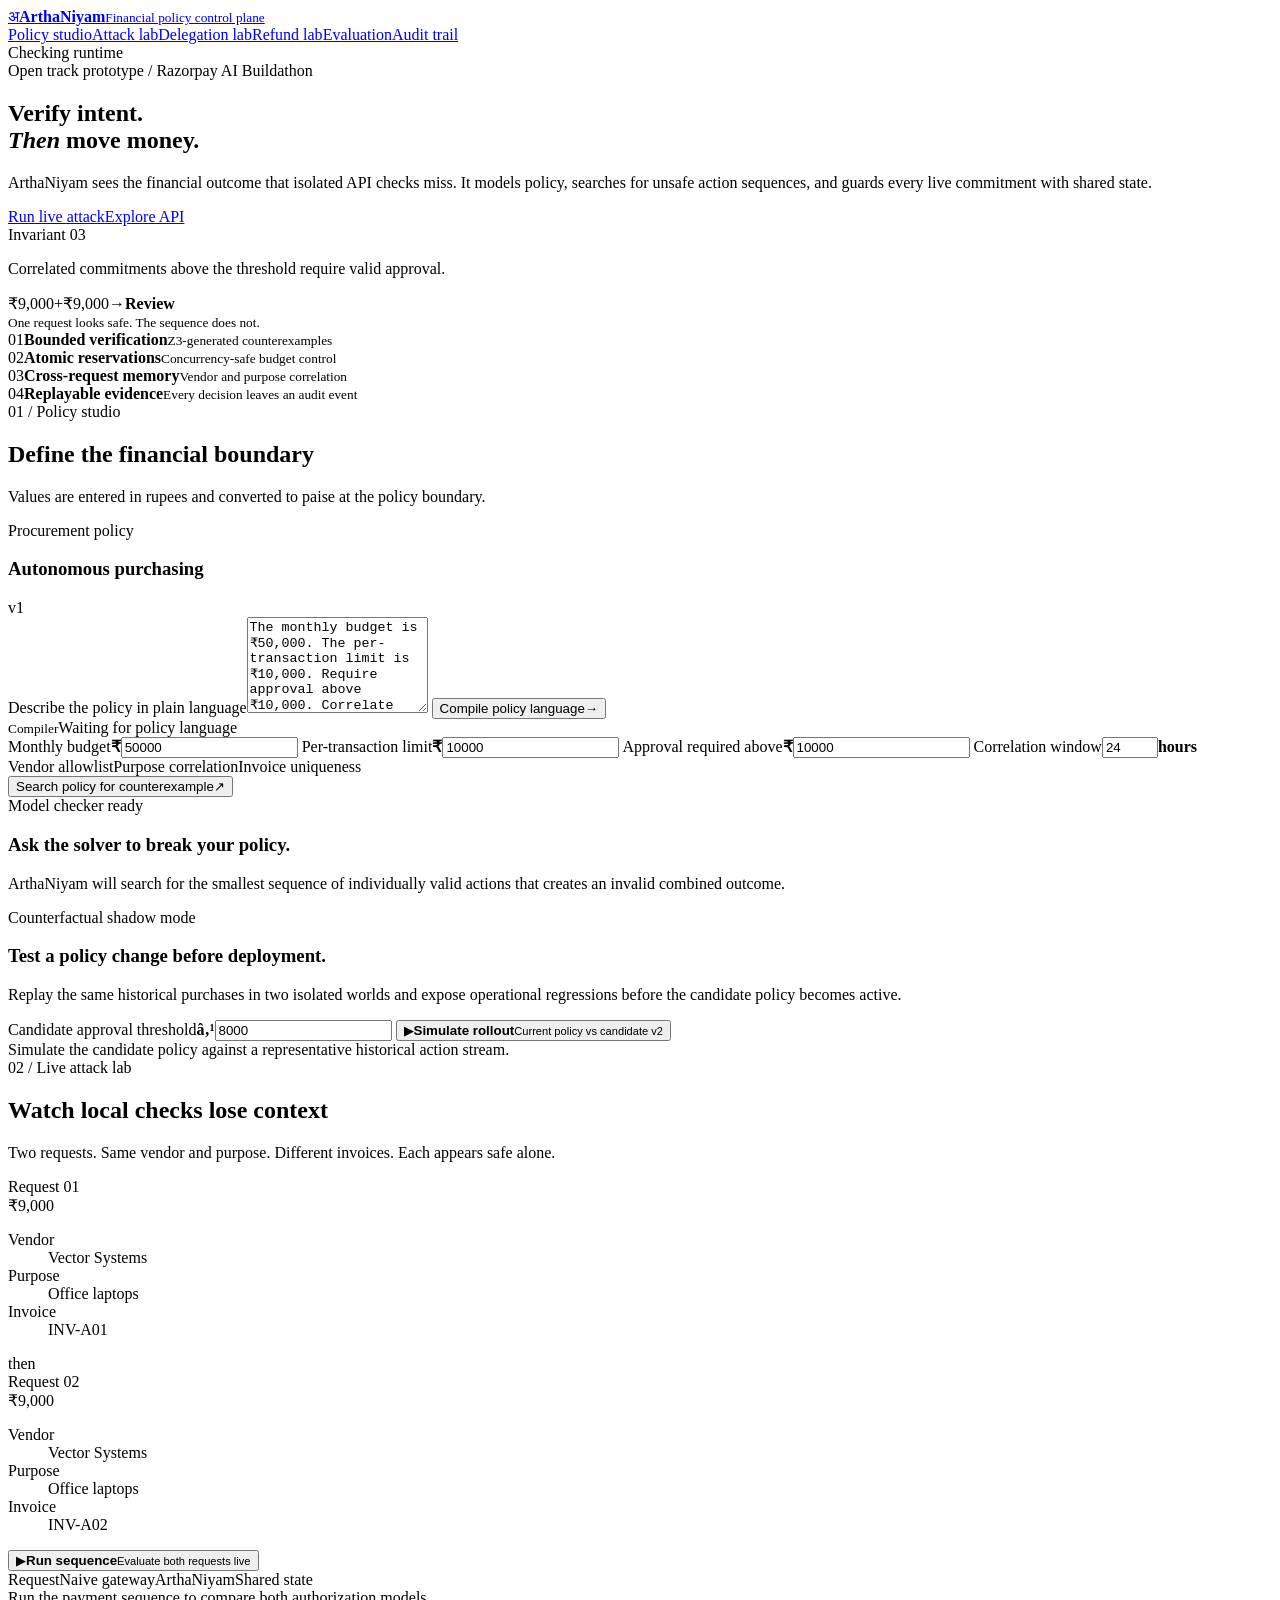
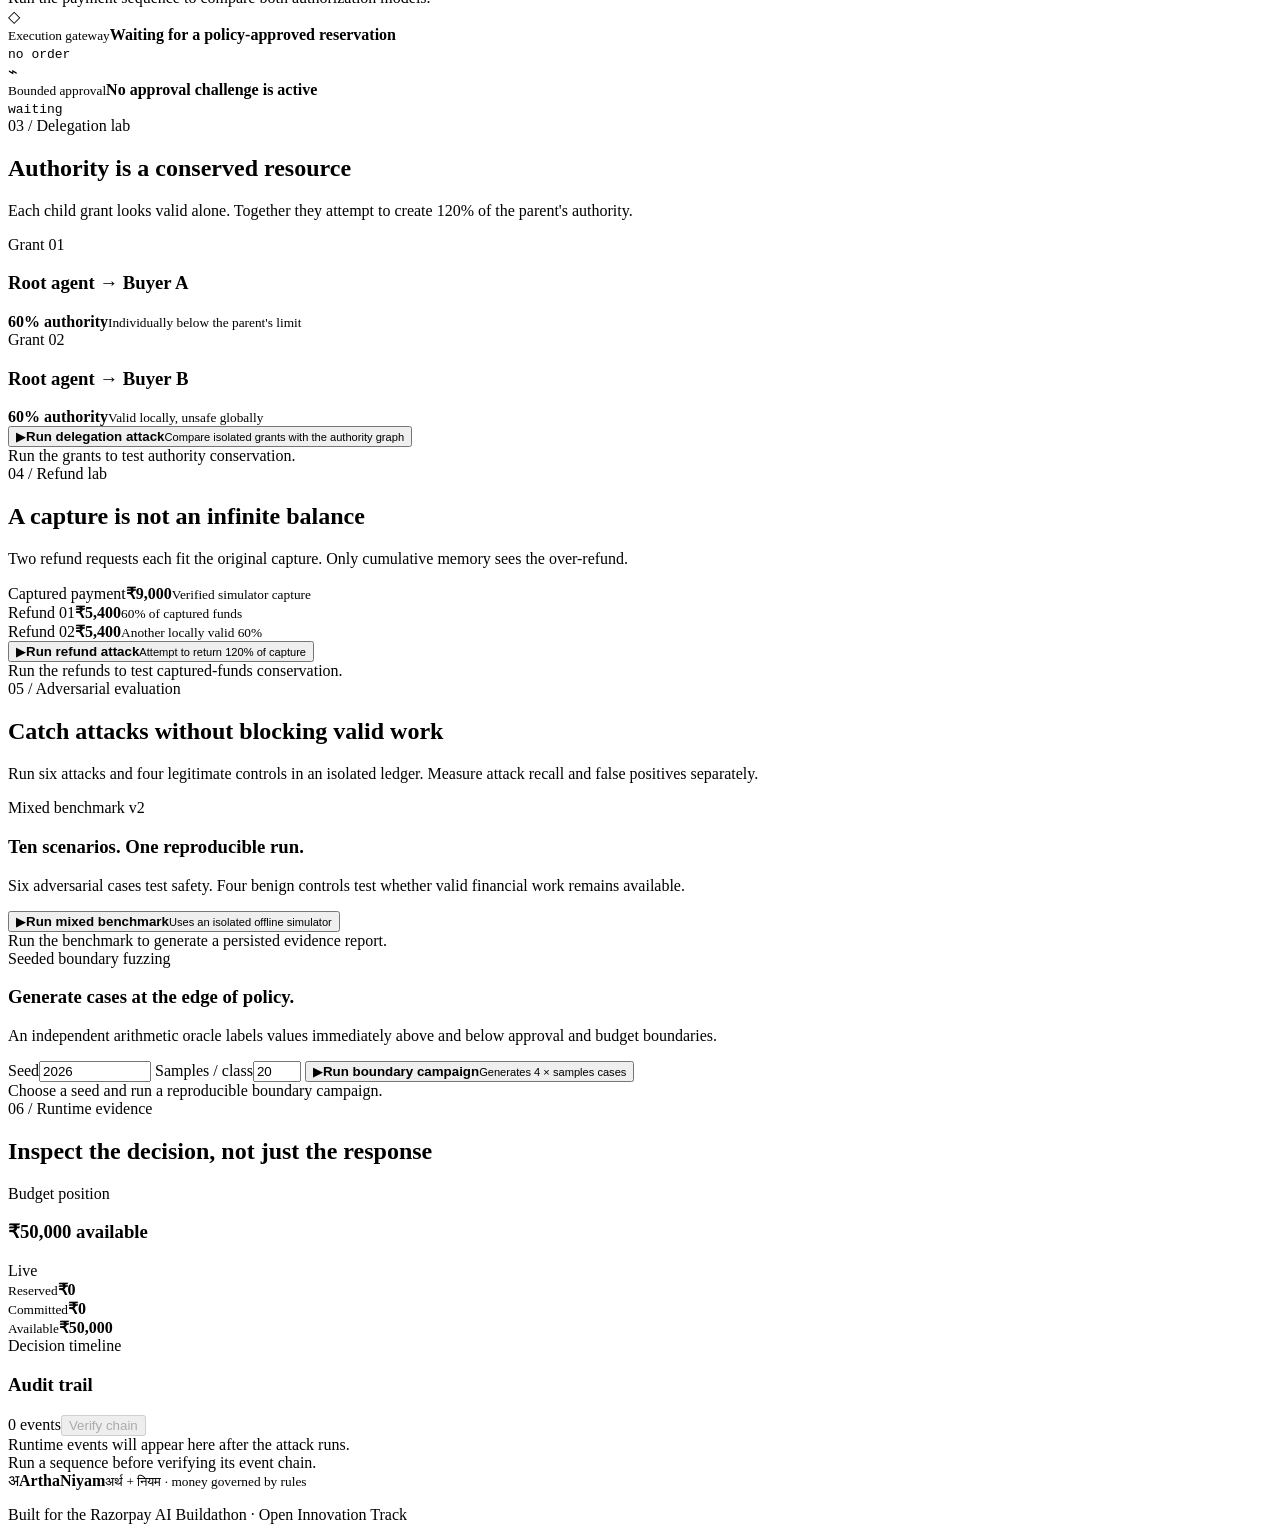
==== frontend/index.html @ 9ce8159b "Implemented tamper-evident runtime auditing." ====
<!doctype html>
<html lang="en">
  <head>
    <meta charset="UTF-8" />
    <meta name="viewport" content="width=device-width, initial-scale=1.0" />
    <meta name="description" content="ArthaNiyam verifies financial policy before autonomous systems move money." />
    <title>ArthaNiyam — Financial policy control plane</title>
    <link rel="stylesheet" href="/assets/styles.css" />
    <script src="/assets/app.js" defer></script>
  </head>
  <body>
    <div class="ambient ambient-one"></div><div class="ambient ambient-two"></div>
    <header class="topbar">
      <a class="brand" href="#top" aria-label="ArthaNiyam home">
        <span class="brand-mark">अ</span><span><strong>ArthaNiyam</strong><small>Financial policy control plane</small></span>
      </a>
      <nav aria-label="Primary navigation"><a href="#policy-studio">Policy studio</a><a href="#attack-lab">Attack lab</a><a href="#delegation-lab">Delegation lab</a><a href="#refund-lab">Refund lab</a><a href="#evaluation-lab">Evaluation</a><a href="#audit-trail">Audit trail</a></nav>
      <div class="system-status" id="system-status" role="status"><span class="status-dot"></span><span>Checking runtime</span></div>
    </header>

    <main id="top">
      <section class="hero section-shell">
        <div class="eyebrow"><span>Open track prototype</span> / Razorpay AI Buildathon</div>
        <div class="hero-grid">
          <div>
            <h1>Verify intent.<br /><em>Then</em> move money.</h1>
            <p class="hero-copy">ArthaNiyam sees the financial outcome that isolated API checks miss. It models policy, searches for unsafe action sequences, and guards every live commitment with shared state.</p>
            <div class="hero-actions"><a class="button button-primary" href="#attack-lab">Run live attack</a><a class="button button-secondary" href="/docs">Explore API</a></div>
          </div>
          <aside class="hero-proof" aria-label="Core invariant">
            <div class="proof-label">Invariant 03</div>
            <p>Correlated commitments above the threshold require valid approval.</p>
            <div class="proof-flow"><span>₹9,000</span><span class="flow-plus">+</span><span>₹9,000</span><span class="flow-arrow">→</span><strong>Review</strong></div>
            <small>One request looks safe. The sequence does not.</small>
          </aside>
        </div>
      </section>

      <section class="metrics-strip" aria-label="Platform capabilities">
        <article><span class="metric-index">01</span><strong>Bounded verification</strong><small>Z3-generated counterexamples</small></article>
        <article><span class="metric-index">02</span><strong>Atomic reservations</strong><small>Concurrency-safe budget control</small></article>
        <article><span class="metric-index">03</span><strong>Cross-request memory</strong><small>Vendor and purpose correlation</small></article>
        <article><span class="metric-index">04</span><strong>Replayable evidence</strong><small>Every decision leaves an audit event</small></article>
      </section>

      <section class="workspace section-shell" id="policy-studio">
        <div class="section-heading"><div><div class="eyebrow">01 / Policy studio</div><h2>Define the financial boundary</h2></div><p>Values are entered in rupees and converted to paise at the policy boundary.</p></div>
        <div class="studio-grid">
          <form class="panel policy-panel" id="policy-form">
            <div class="panel-heading"><div><span class="panel-kicker">Procurement policy</span><h3>Autonomous purchasing</h3></div><span class="version-chip">v1</span></div>
            <label class="compiler-source"><span>Describe the policy in plain language</span><textarea id="policy-source" rows="6">The monthly budget is ₹50,000. The per-transaction limit is ₹10,000. Require approval above ₹10,000. Correlate related vendor and purpose payments for 24 hours. Approved vendors are Vector Systems. Allowed categories are hardware.</textarea></label>
            <button class="button button-primary button-full" type="button" id="compile-button"><span>Compile policy language</span><span aria-hidden="true">→</span></button>
            <div class="compiler-report" id="compiler-report" aria-live="polite"><small>Compiler</small><span>Waiting for policy language</span></div>
            <label><span>Monthly budget</span><span class="input-wrap"><b>₹</b><input id="monthly-limit" type="number" min="1" value="50000" /></span></label>
            <label><span>Per-transaction limit</span><span class="input-wrap"><b>₹</b><input id="transaction-limit" type="number" min="1" value="10000" /></span></label>
            <label><span>Approval required above</span><span class="input-wrap"><b>₹</b><input id="approval-threshold" type="number" min="0" value="10000" /></span></label>
            <label><span>Correlation window</span><span class="input-wrap"><input id="window-hours" type="number" min="1" max="720" value="24" /><b>hours</b></span></label>
            <div class="policy-tags"><span>Vendor allowlist</span><span>Purpose correlation</span><span>Invoice uniqueness</span></div>
            <button class="button button-secondary button-full" type="button" id="verify-button"><span>Search policy for counterexample</span><span aria-hidden="true">↗</span></button>
          </form>
          <section class="panel proof-panel" id="proof-result" aria-live="polite">
            <div class="empty-state"><div class="radar" aria-hidden="true"><span></span></div><span class="panel-kicker">Model checker ready</span><h3>Ask the solver to break your policy.</h3><p>ArthaNiyam will search for the smallest sequence of individually valid actions that creates an invalid combined outcome.</p></div>
          </section>
        </div>
        <div class="rollout-panel panel">
          <div><span class="panel-kicker">Counterfactual shadow mode</span><h3>Test a policy change before deployment.</h3><p>Replay the same historical purchases in two isolated worlds and expose operational regressions before the candidate policy becomes active.</p></div>
          <label><span>Candidate approval threshold</span><span class="input-wrap"><b>â‚¹</b><input id="candidate-threshold" type="number" min="0" value="8000" /></span></label>
          <button class="run-button rollout-run" id="run-rollout-button" type="button"><span class="run-icon">&#9654;</span><span><strong>Simulate rollout</strong><small>Current policy vs candidate v2</small></span></button>
        </div>
        <div class="rollout-result" id="rollout-result" aria-live="polite"><span>Simulate the candidate policy against a representative historical action stream.</span></div>
      </section>

      <section class="attack-section" id="attack-lab">
        <div class="section-heading"><div><div class="eyebrow">02 / Live attack lab</div><h2>Watch local checks lose context</h2></div><p>Two requests. Same vendor and purpose. Different invoices. Each appears safe alone.</p></div>
        <div class="attack-controls">
          <article class="payment-card"><span class="payment-number">Request 01</span><div class="payment-amount">₹9,000</div><dl><div><dt>Vendor</dt><dd>Vector Systems</dd></div><div><dt>Purpose</dt><dd>Office laptops</dd></div><div><dt>Invoice</dt><dd>INV-A01</dd></div></dl></article>
          <div class="sequence-line" aria-hidden="true"><span>then</span></div>
          <article class="payment-card"><span class="payment-number">Request 02</span><div class="payment-amount">₹9,000</div><dl><div><dt>Vendor</dt><dd>Vector Systems</dd></div><div><dt>Purpose</dt><dd>Office laptops</dd></div><div><dt>Invoice</dt><dd>INV-A02</dd></div></dl></article>
          <button class="run-button" id="run-attack-button" type="button"><span class="run-icon">▶</span><span><strong>Run sequence</strong><small>Evaluate both requests live</small></span></button>
        </div>
        <div class="comparison-board" id="comparison-board"><div class="comparison-head"><span>Request</span><span>Naive gateway</span><span>ArthaNiyam</span><span>Shared state</span></div><div class="comparison-placeholder">Run the payment sequence to compare both authorization models.</div></div>
        <div class="execution-receipt" id="execution-receipt"><span class="receipt-icon">◇</span><div><small>Execution gateway</small><strong>Waiting for a policy-approved reservation</strong></div><code>no order</code></div>
        <div class="approval-console" id="approval-console"><span class="receipt-icon">⌁</span><div><small>Bounded approval</small><strong>No approval challenge is active</strong></div><code>waiting</code></div>
      </section>

      <section class="delegation-section section-shell" id="delegation-lab">
        <div class="section-heading"><div><div class="eyebrow">03 / Delegation lab</div><h2>Authority is a conserved resource</h2></div><p>Each child grant looks valid alone. Together they attempt to create 120% of the parent's authority.</p></div>
        <div class="delegation-grid">
          <article class="panel delegation-card"><span class="metric-index">Grant 01</span><h3>Root agent → Buyer A</h3><strong>60% authority</strong><small>Individually below the parent's limit</small></article>
          <article class="panel delegation-card"><span class="metric-index">Grant 02</span><h3>Root agent → Buyer B</h3><strong>60% authority</strong><small>Valid locally, unsafe globally</small></article>
          <button class="run-button delegation-run" id="run-delegation-button" type="button"><span class="run-icon">▶</span><span><strong>Run delegation attack</strong><small>Compare isolated grants with the authority graph</small></span></button>
        </div>
        <div class="delegation-result" id="delegation-result"><span>Run the grants to test authority conservation.</span></div>
      </section>

      <section class="refund-section" id="refund-lab">
        <div class="section-shell">
          <div class="section-heading"><div><div class="eyebrow">04 / Refund lab</div><h2>A capture is not an infinite balance</h2></div><p>Two refund requests each fit the original capture. Only cumulative memory sees the over-refund.</p></div>
          <div class="refund-grid">
            <article class="refund-card"><span>Captured payment</span><strong>₹9,000</strong><small>Verified simulator capture</small></article>
            <article class="refund-card"><span>Refund 01</span><strong>₹5,400</strong><small>60% of captured funds</small></article>
            <article class="refund-card"><span>Refund 02</span><strong>₹5,400</strong><small>Another locally valid 60%</small></article>
            <button class="run-button refund-run" id="run-refund-button" type="button"><span class="run-icon">▶</span><span><strong>Run refund attack</strong><small>Attempt to return 120% of capture</small></span></button>
          </div>
          <div class="refund-result" id="refund-result"><span>Run the refunds to test captured-funds conservation.</span></div>
        </div>
      </section>

      <section class="evaluation-section section-shell" id="evaluation-lab">
        <div class="section-heading"><div><div class="eyebrow">05 / Adversarial evaluation</div><h2>Catch attacks without blocking valid work</h2></div><p>Run six attacks and four legitimate controls in an isolated ledger. Measure attack recall and false positives separately.</p></div>
        <div class="evaluation-command panel">
          <div><span class="panel-kicker">Mixed benchmark v2</span><h3>Ten scenarios. One reproducible run.</h3><p>Six adversarial cases test safety. Four benign controls test whether valid financial work remains available.</p></div>
          <button class="run-button evaluation-run" id="run-evaluation-button" type="button"><span class="run-icon">&#9654;</span><span><strong>Run mixed benchmark</strong><small>Uses an isolated offline simulator</small></span></button>
        </div>
        <div class="evaluation-result" id="evaluation-result" aria-live="polite"><span>Run the benchmark to generate a persisted evidence report.</span></div>
        <div class="campaign-command panel">
          <div><span class="panel-kicker">Seeded boundary fuzzing</span><h3>Generate cases at the edge of policy.</h3><p>An independent arithmetic oracle labels values immediately above and below approval and budget boundaries.</p></div>
          <label><span>Seed</span><input id="campaign-seed" type="number" min="0" max="4294967295" value="2026" /></label>
          <label><span>Samples / class</span><input id="campaign-samples" type="number" min="5" max="50" value="20" /></label>
          <button class="run-button campaign-run" id="run-boundary-button" type="button"><span class="run-icon">&#9654;</span><span><strong>Run boundary campaign</strong><small>Generates 4 × samples cases</small></span></button>
        </div>
        <div class="campaign-result" id="campaign-result" aria-live="polite"><span>Choose a seed and run a reproducible boundary campaign.</span></div>
      </section>

      <section class="runtime-section section-shell" id="audit-trail">
        <div class="section-heading"><div><div class="eyebrow">06 / Runtime evidence</div><h2>Inspect the decision, not just the response</h2></div></div>
        <div class="runtime-grid">
          <article class="panel budget-panel"><div class="panel-heading"><div><span class="panel-kicker">Budget position</span><h3 id="available-budget">₹50,000 available</h3></div><span class="live-chip">Live</span></div><div class="budget-bar"><span id="budget-progress"></span></div><div class="budget-legend"><div><span class="legend-dot reserved"></span><small>Reserved</small><strong id="reserved-amount">₹0</strong></div><div><span class="legend-dot committed"></span><small>Committed</small><strong id="committed-amount">₹0</strong></div><div><span class="legend-dot available"></span><small>Available</small><strong id="available-amount">₹50,000</strong></div></div></article>
          <article class="panel audit-panel"><div class="panel-heading"><div><span class="panel-kicker">Decision timeline</span><h3>Audit trail</h3></div><div class="audit-tools"><span class="event-count" id="event-count">0 events</span><button class="button button-secondary audit-verify" id="verify-audit-button" type="button" disabled>Verify chain</button></div></div><div class="audit-list" id="audit-list"><div class="audit-empty">Runtime events will appear here after the attack runs.</div></div><div class="audit-integrity" id="audit-integrity"><span>Run a sequence before verifying its event chain.</span></div></article>
        </div>
      </section>
    </main>
    <footer><div class="brand footer-brand"><span class="brand-mark">अ</span><span><strong>ArthaNiyam</strong><small>अर्थ + नियम · money governed by rules</small></span></div><p>Built for the Razorpay AI Buildathon · Open Innovation Track</p></footer>
    <div class="toast" id="toast" role="alert"></div>
  </body>
</html>
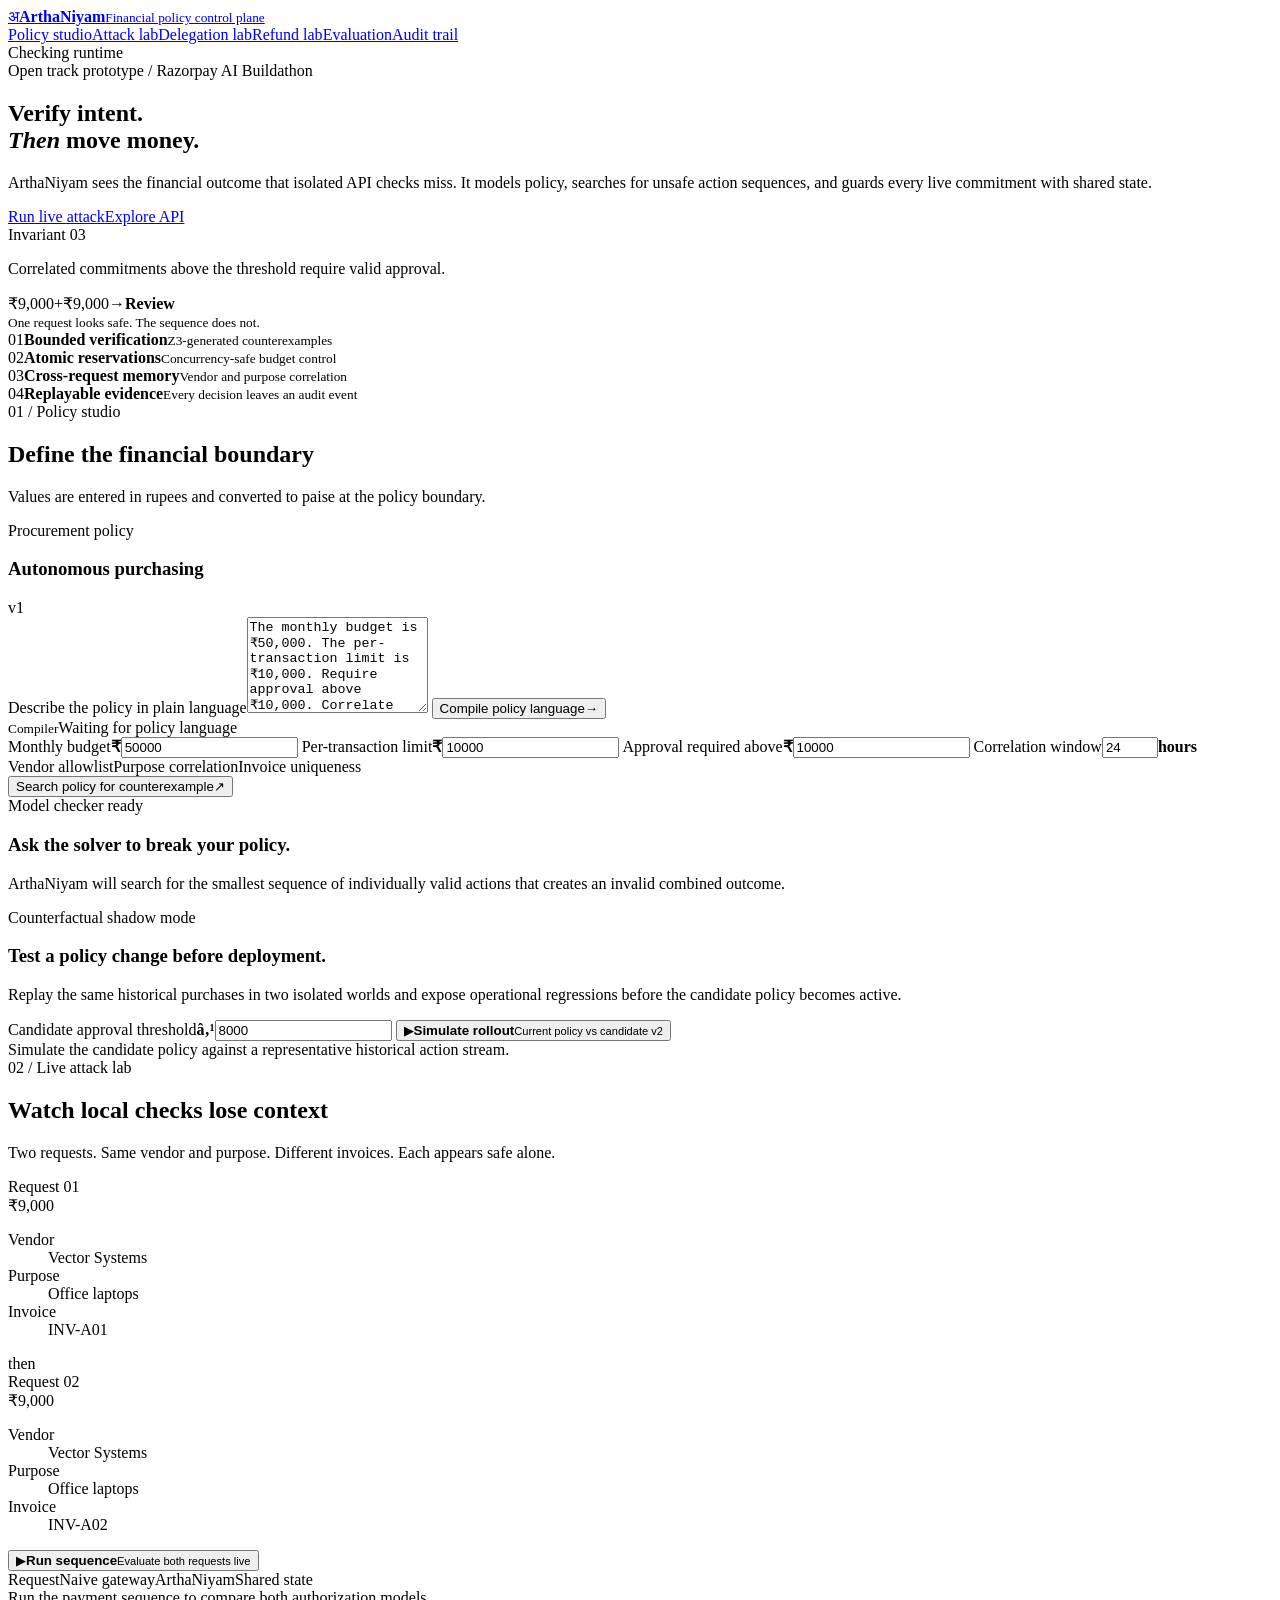
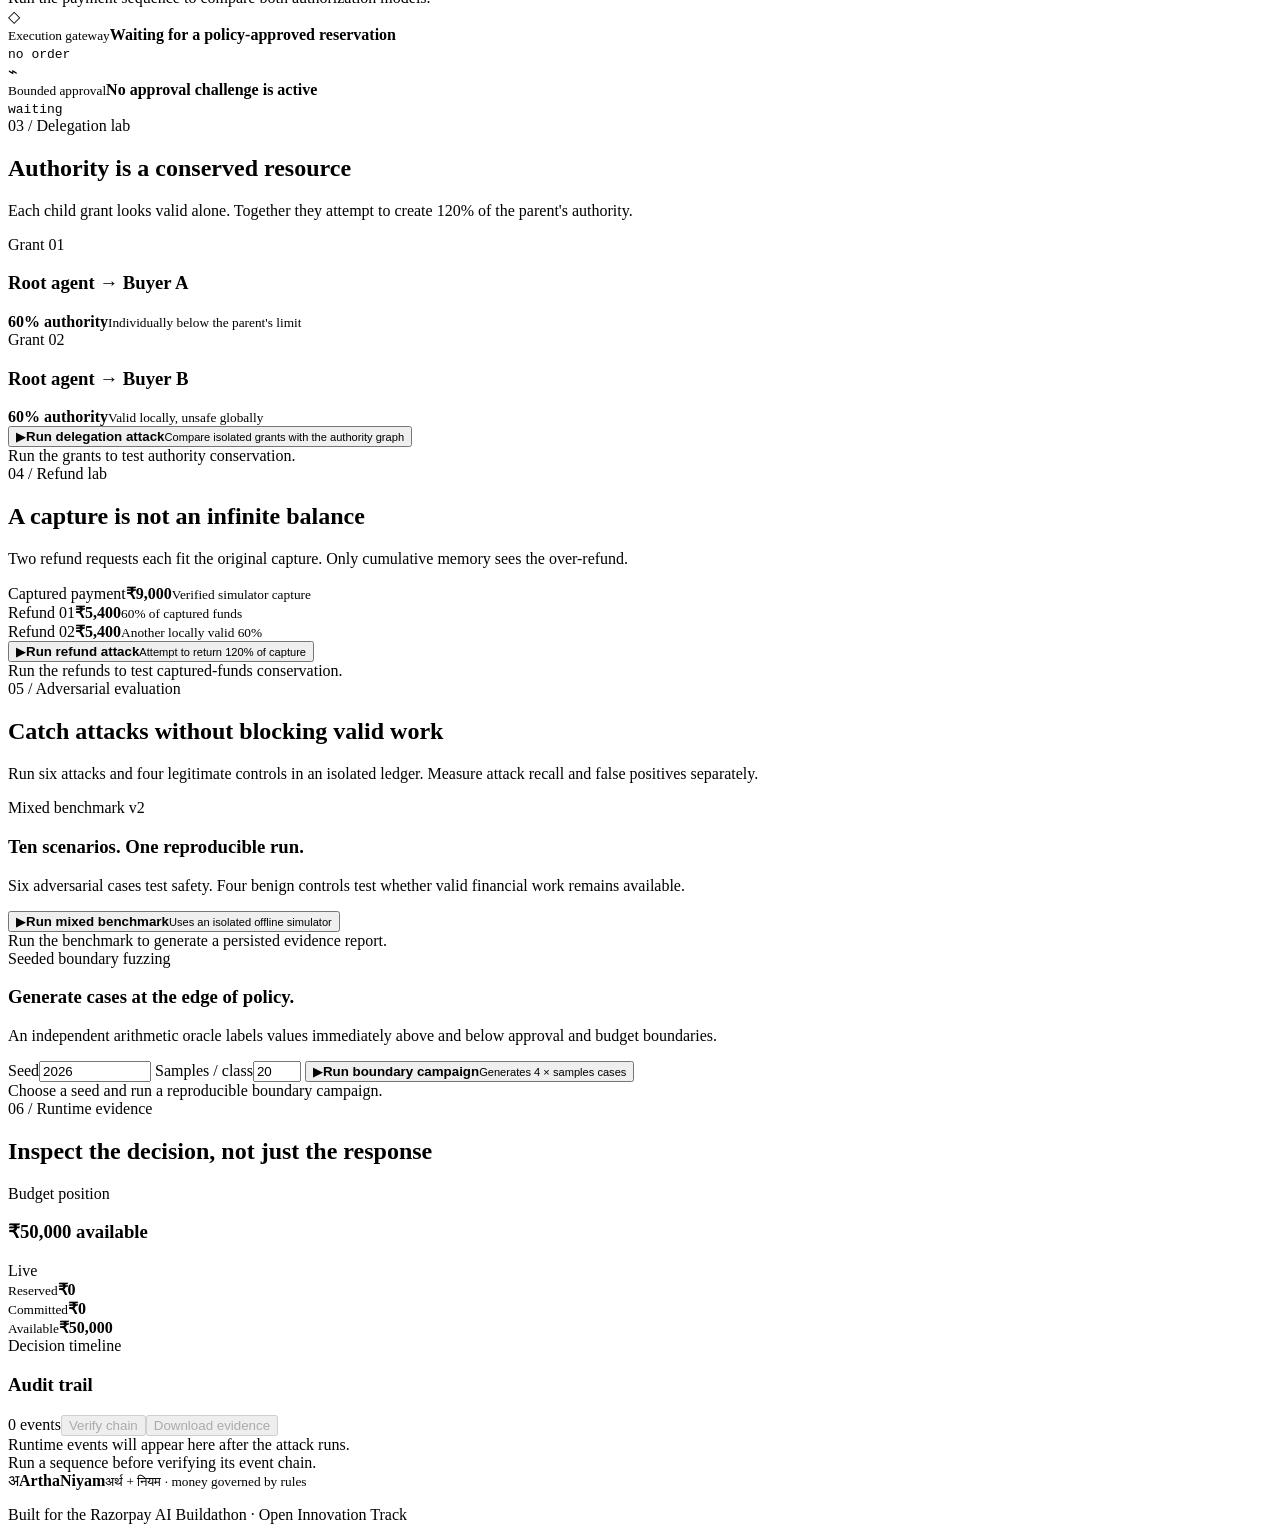
==== commit 200d7e0a: "added attack evidences" ====
--- a/frontend/index.html
+++ b/frontend/index.html
@@ -126,7 +126,7 @@
         <div class="section-heading"><div><div class="eyebrow">06 / Runtime evidence</div><h2>Inspect the decision, not just the response</h2></div></div>
         <div class="runtime-grid">
           <article class="panel budget-panel"><div class="panel-heading"><div><span class="panel-kicker">Budget position</span><h3 id="available-budget">₹50,000 available</h3></div><span class="live-chip">Live</span></div><div class="budget-bar"><span id="budget-progress"></span></div><div class="budget-legend"><div><span class="legend-dot reserved"></span><small>Reserved</small><strong id="reserved-amount">₹0</strong></div><div><span class="legend-dot committed"></span><small>Committed</small><strong id="committed-amount">₹0</strong></div><div><span class="legend-dot available"></span><small>Available</small><strong id="available-amount">₹50,000</strong></div></div></article>
-          <article class="panel audit-panel"><div class="panel-heading"><div><span class="panel-kicker">Decision timeline</span><h3>Audit trail</h3></div><div class="audit-tools"><span class="event-count" id="event-count">0 events</span><button class="button button-secondary audit-verify" id="verify-audit-button" type="button" disabled>Verify chain</button></div></div><div class="audit-list" id="audit-list"><div class="audit-empty">Runtime events will appear here after the attack runs.</div></div><div class="audit-integrity" id="audit-integrity"><span>Run a sequence before verifying its event chain.</span></div></article>
+          <article class="panel audit-panel"><div class="panel-heading"><div><span class="panel-kicker">Decision timeline</span><h3>Audit trail</h3></div><div class="audit-tools"><span class="event-count" id="event-count">0 events</span><button class="button button-secondary audit-verify" id="verify-audit-button" type="button" disabled>Verify chain</button><button class="button button-secondary audit-verify" id="download-evidence-button" type="button" disabled>Download evidence</button></div></div><div class="audit-list" id="audit-list"><div class="audit-empty">Runtime events will appear here after the attack runs.</div></div><div class="audit-integrity" id="audit-integrity"><span>Run a sequence before verifying its event chain.</span></div></article>
         </div>
       </section>
     </main>
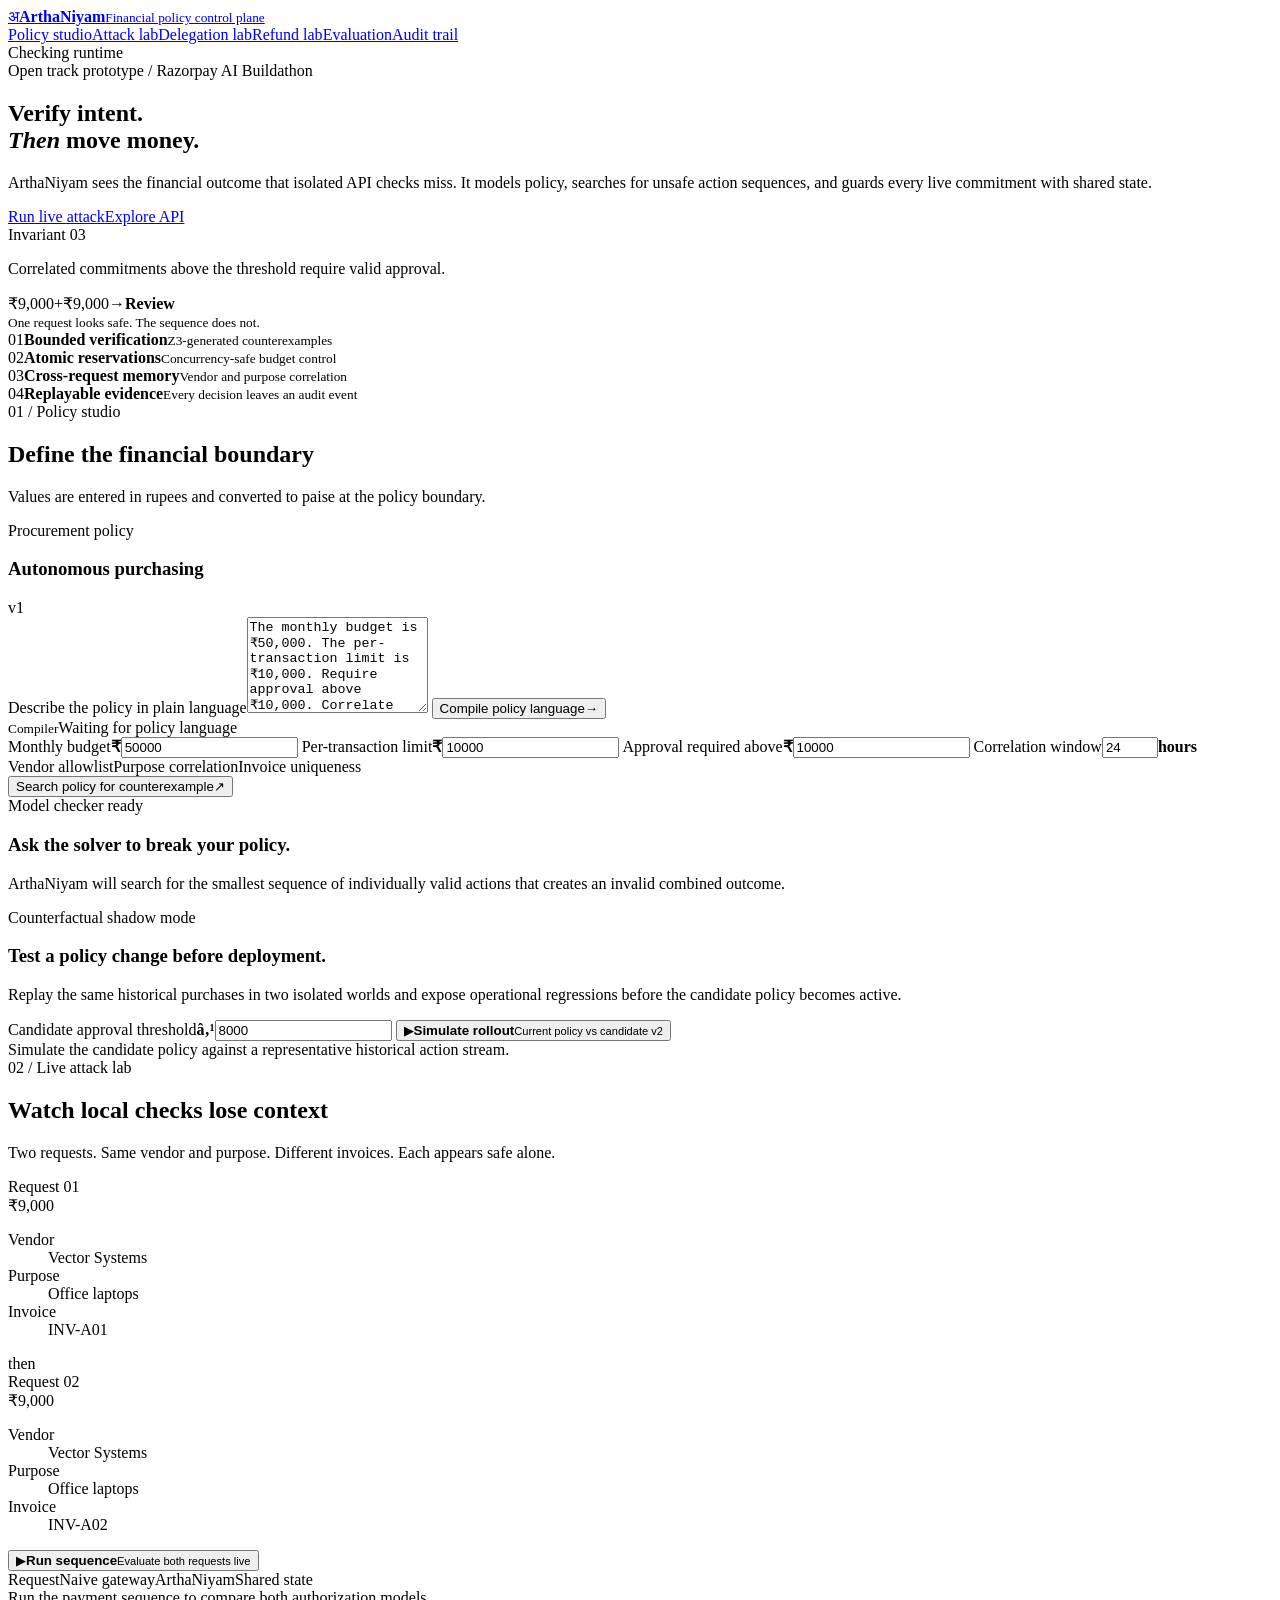
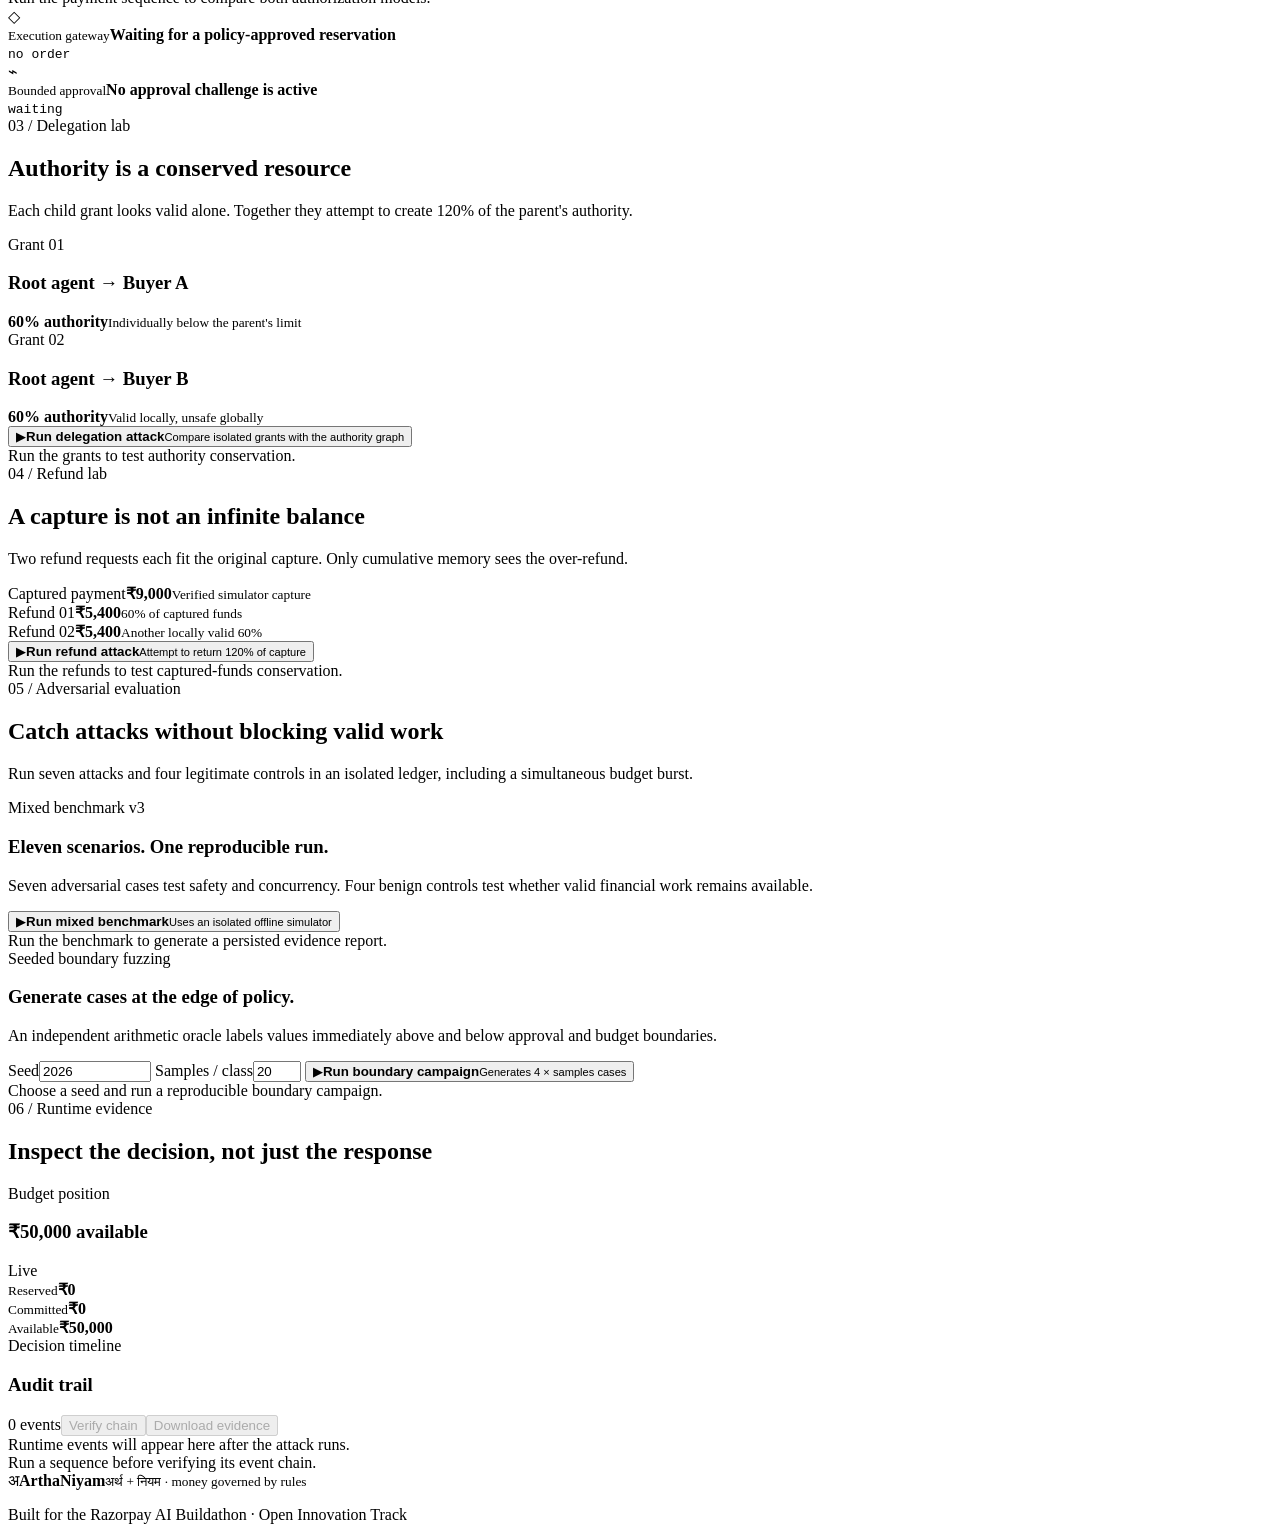
==== commit 4cf0367d: "Implemented concurrent budget-burst testing." ====
--- a/frontend/index.html
+++ b/frontend/index.html
@@ -107,9 +107,9 @@
       </section>
 
       <section class="evaluation-section section-shell" id="evaluation-lab">
-        <div class="section-heading"><div><div class="eyebrow">05 / Adversarial evaluation</div><h2>Catch attacks without blocking valid work</h2></div><p>Run six attacks and four legitimate controls in an isolated ledger. Measure attack recall and false positives separately.</p></div>
+        <div class="section-heading"><div><div class="eyebrow">05 / Adversarial evaluation</div><h2>Catch attacks without blocking valid work</h2></div><p>Run seven attacks and four legitimate controls in an isolated ledger, including a simultaneous budget burst.</p></div>
         <div class="evaluation-command panel">
-          <div><span class="panel-kicker">Mixed benchmark v2</span><h3>Ten scenarios. One reproducible run.</h3><p>Six adversarial cases test safety. Four benign controls test whether valid financial work remains available.</p></div>
+          <div><span class="panel-kicker">Mixed benchmark v3</span><h3>Eleven scenarios. One reproducible run.</h3><p>Seven adversarial cases test safety and concurrency. Four benign controls test whether valid financial work remains available.</p></div>
           <button class="run-button evaluation-run" id="run-evaluation-button" type="button"><span class="run-icon">&#9654;</span><span><strong>Run mixed benchmark</strong><small>Uses an isolated offline simulator</small></span></button>
         </div>
         <div class="evaluation-result" id="evaluation-result" aria-live="polite"><span>Run the benchmark to generate a persisted evidence report.</span></div>
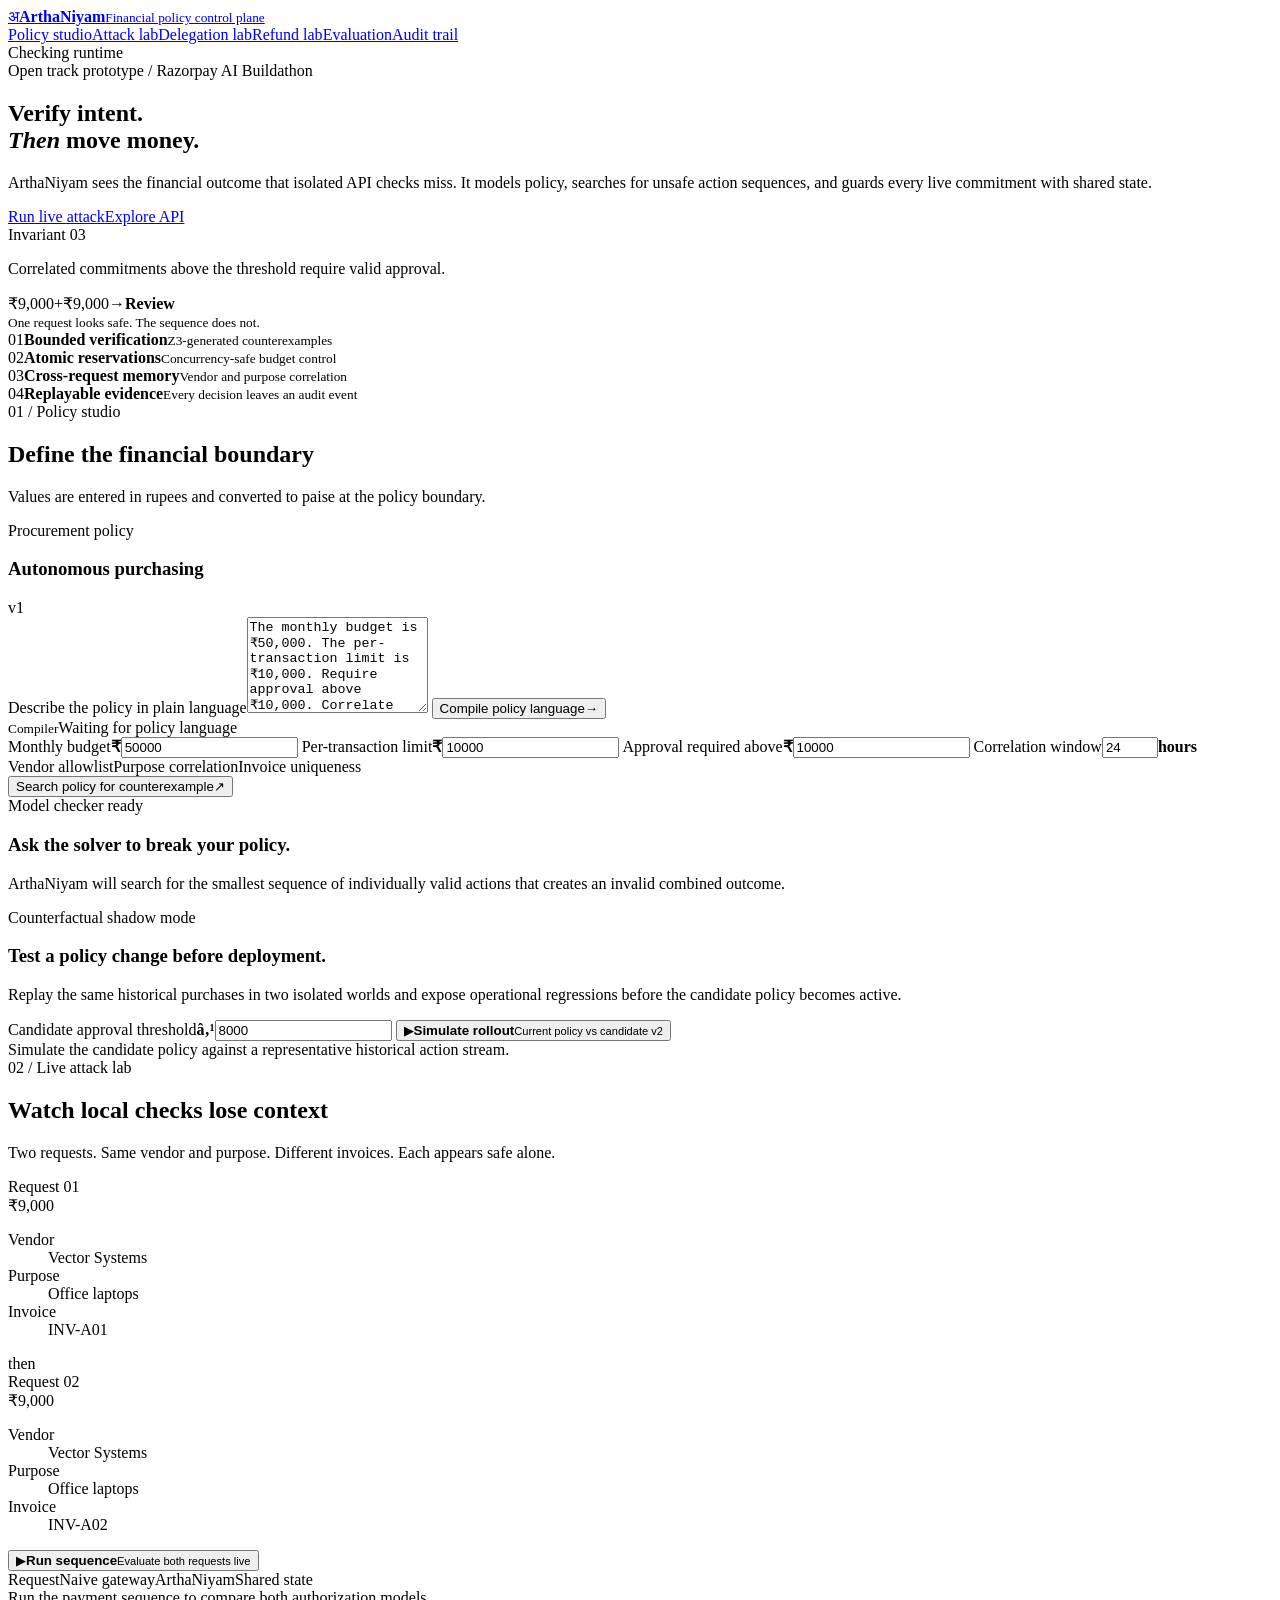
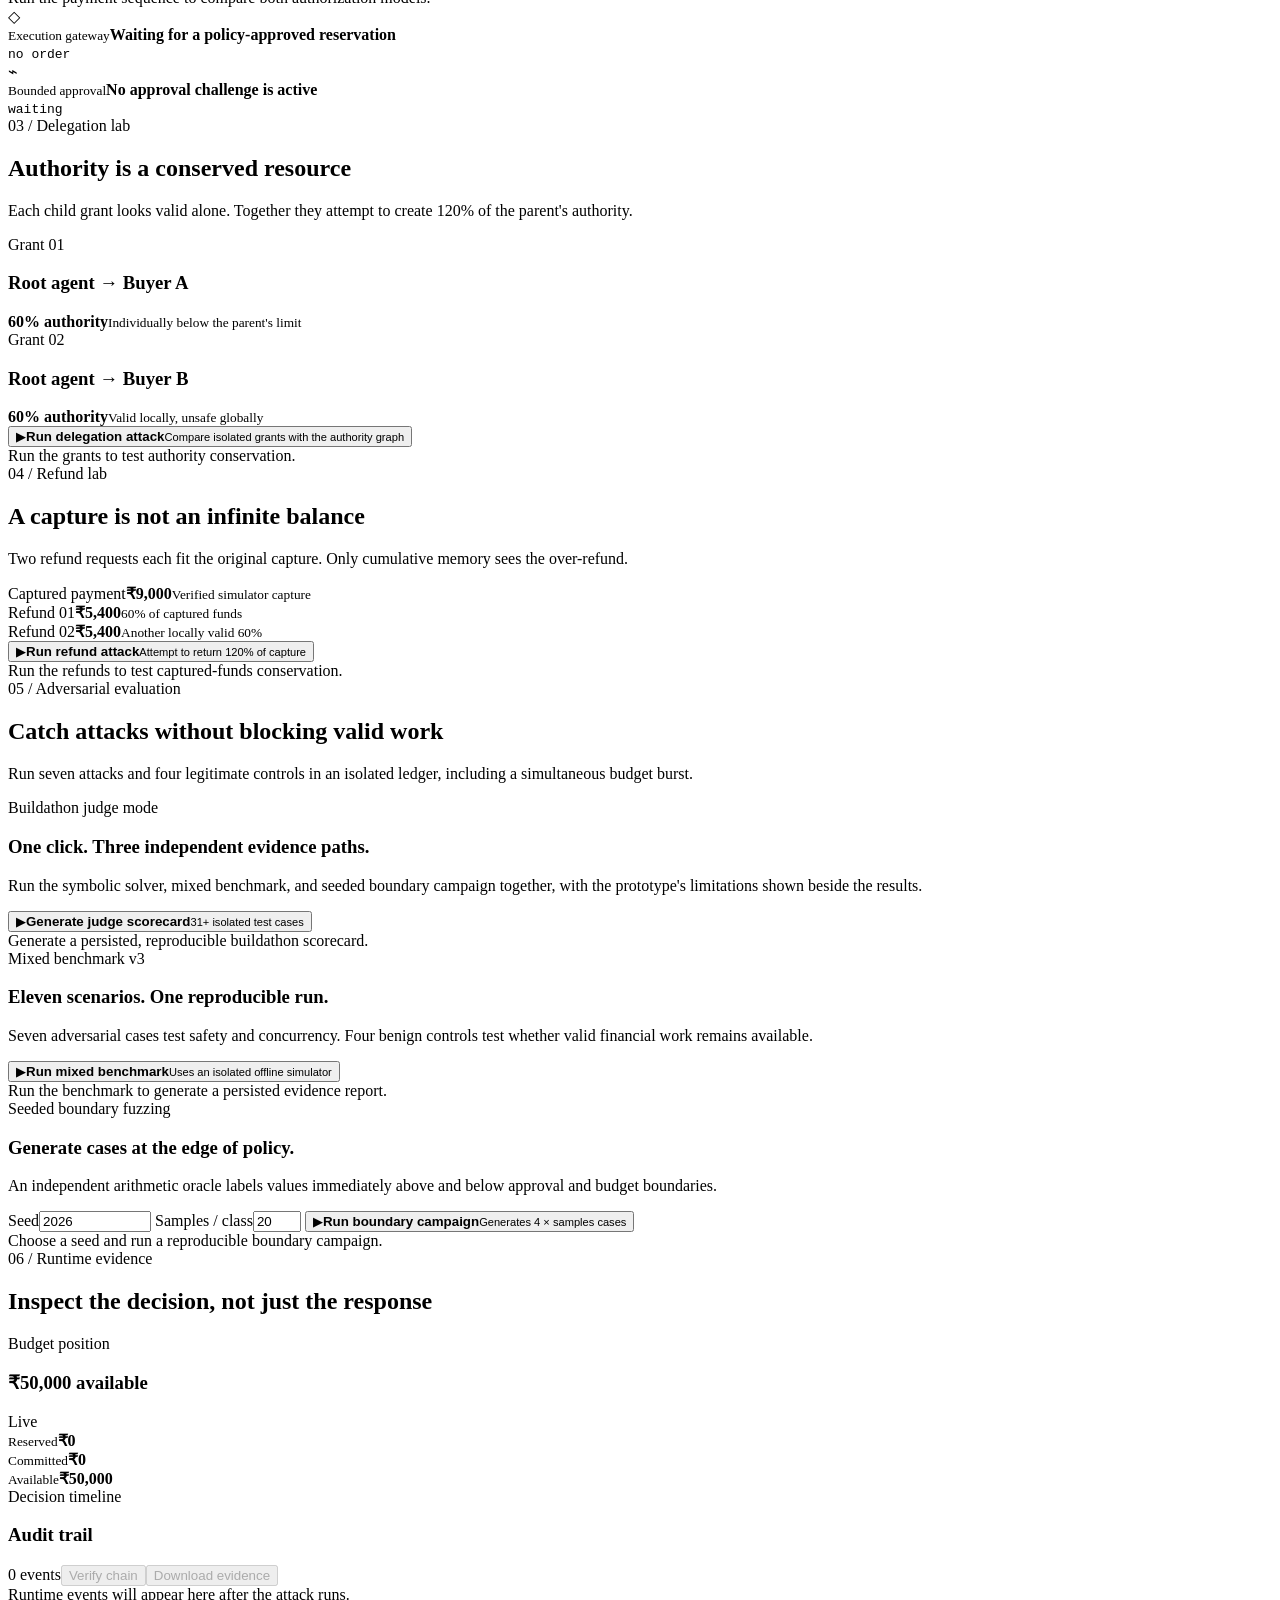
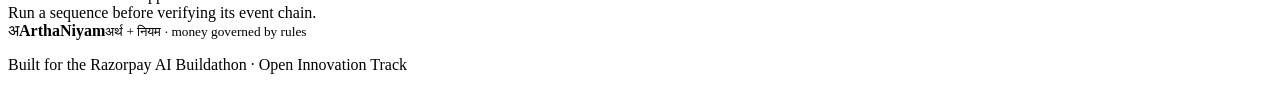
==== commit c1893346: "added judge mode" ====
--- a/frontend/index.html
+++ b/frontend/index.html
@@ -108,6 +108,11 @@
 
       <section class="evaluation-section section-shell" id="evaluation-lab">
         <div class="section-heading"><div><div class="eyebrow">05 / Adversarial evaluation</div><h2>Catch attacks without blocking valid work</h2></div><p>Run seven attacks and four legitimate controls in an isolated ledger, including a simultaneous budget burst.</p></div>
+        <div class="judge-command panel">
+          <div><span class="panel-kicker">Buildathon judge mode</span><h3>One click. Three independent evidence paths.</h3><p>Run the symbolic solver, mixed benchmark, and seeded boundary campaign together, with the prototype's limitations shown beside the results.</p></div>
+          <button class="run-button judge-run" id="run-judge-button" type="button"><span class="run-icon">&#9654;</span><span><strong>Generate judge scorecard</strong><small>31+ isolated test cases</small></span></button>
+        </div>
+        <div class="judge-result" id="judge-result" aria-live="polite"><span>Generate a persisted, reproducible buildathon scorecard.</span></div>
         <div class="evaluation-command panel">
           <div><span class="panel-kicker">Mixed benchmark v3</span><h3>Eleven scenarios. One reproducible run.</h3><p>Seven adversarial cases test safety and concurrency. Four benign controls test whether valid financial work remains available.</p></div>
           <button class="run-button evaluation-run" id="run-evaluation-button" type="button"><span class="run-icon">&#9654;</span><span><strong>Run mixed benchmark</strong><small>Uses an isolated offline simulator</small></span></button>
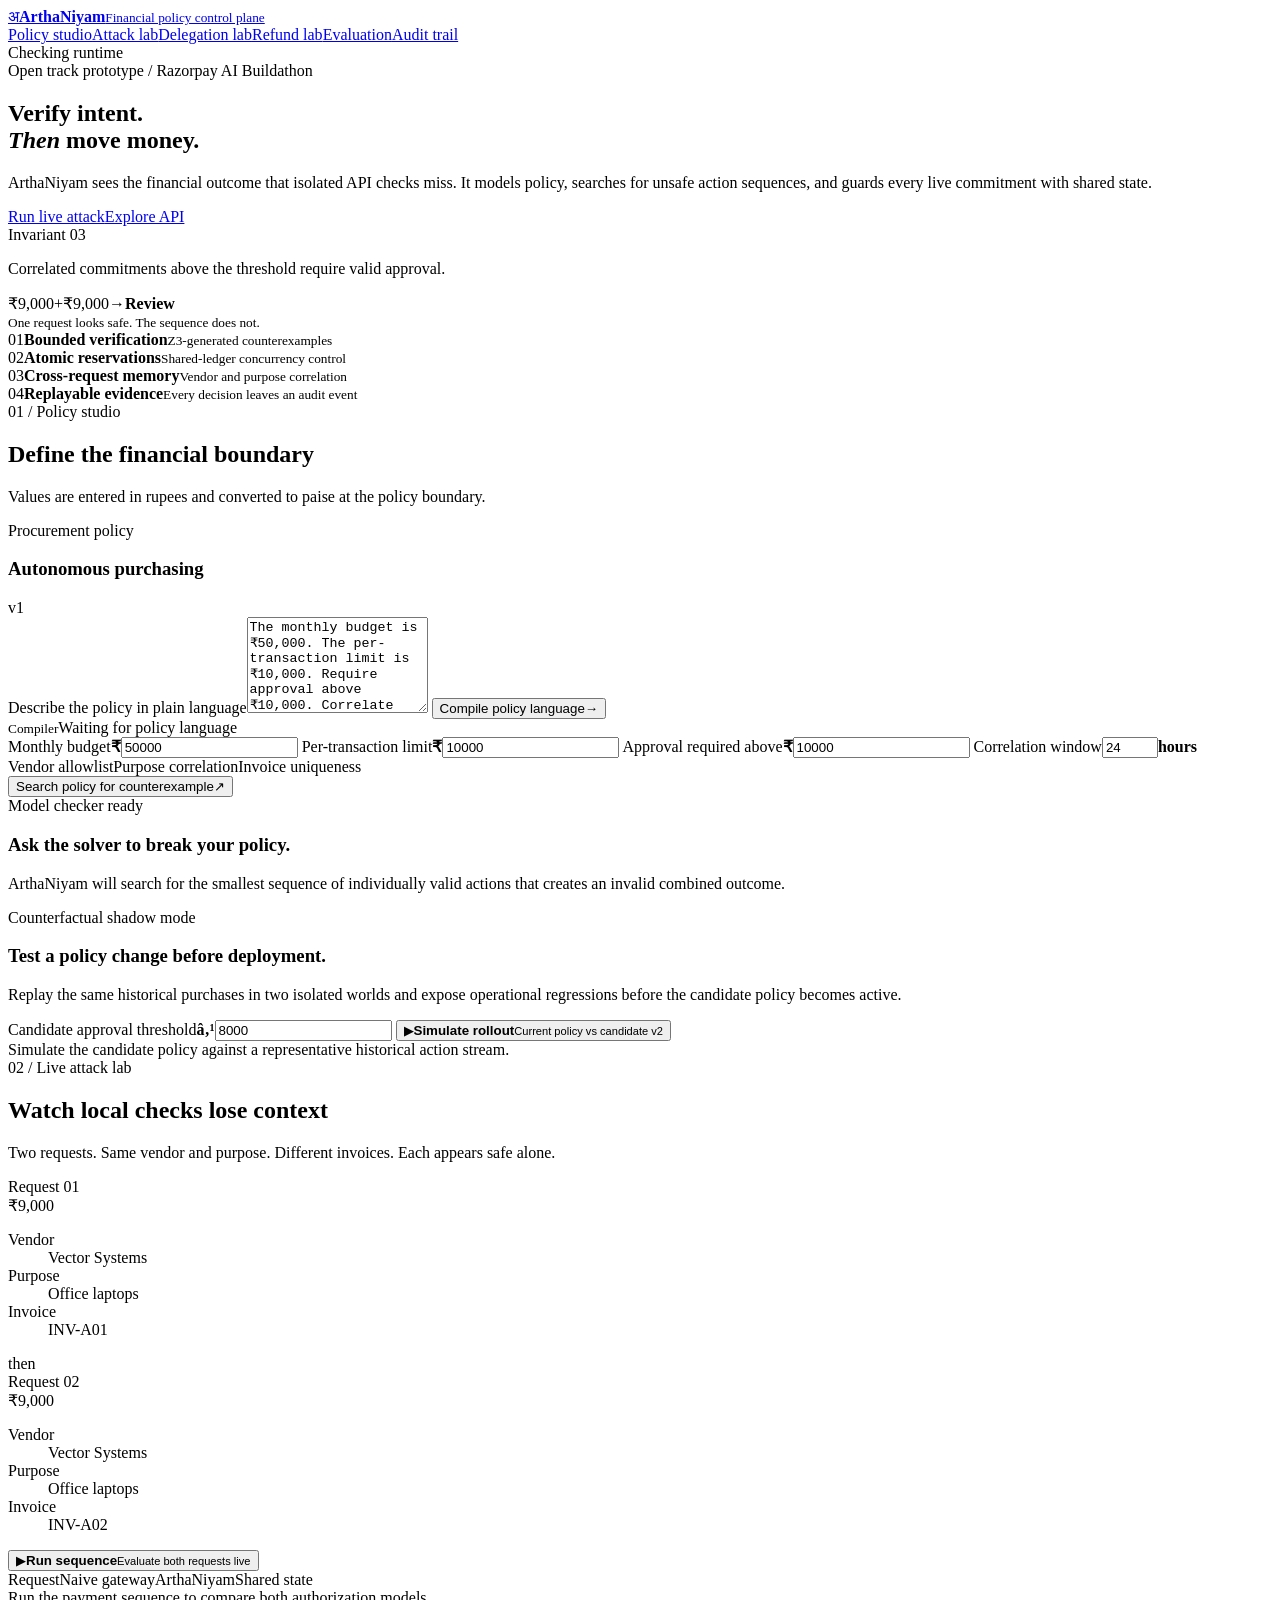
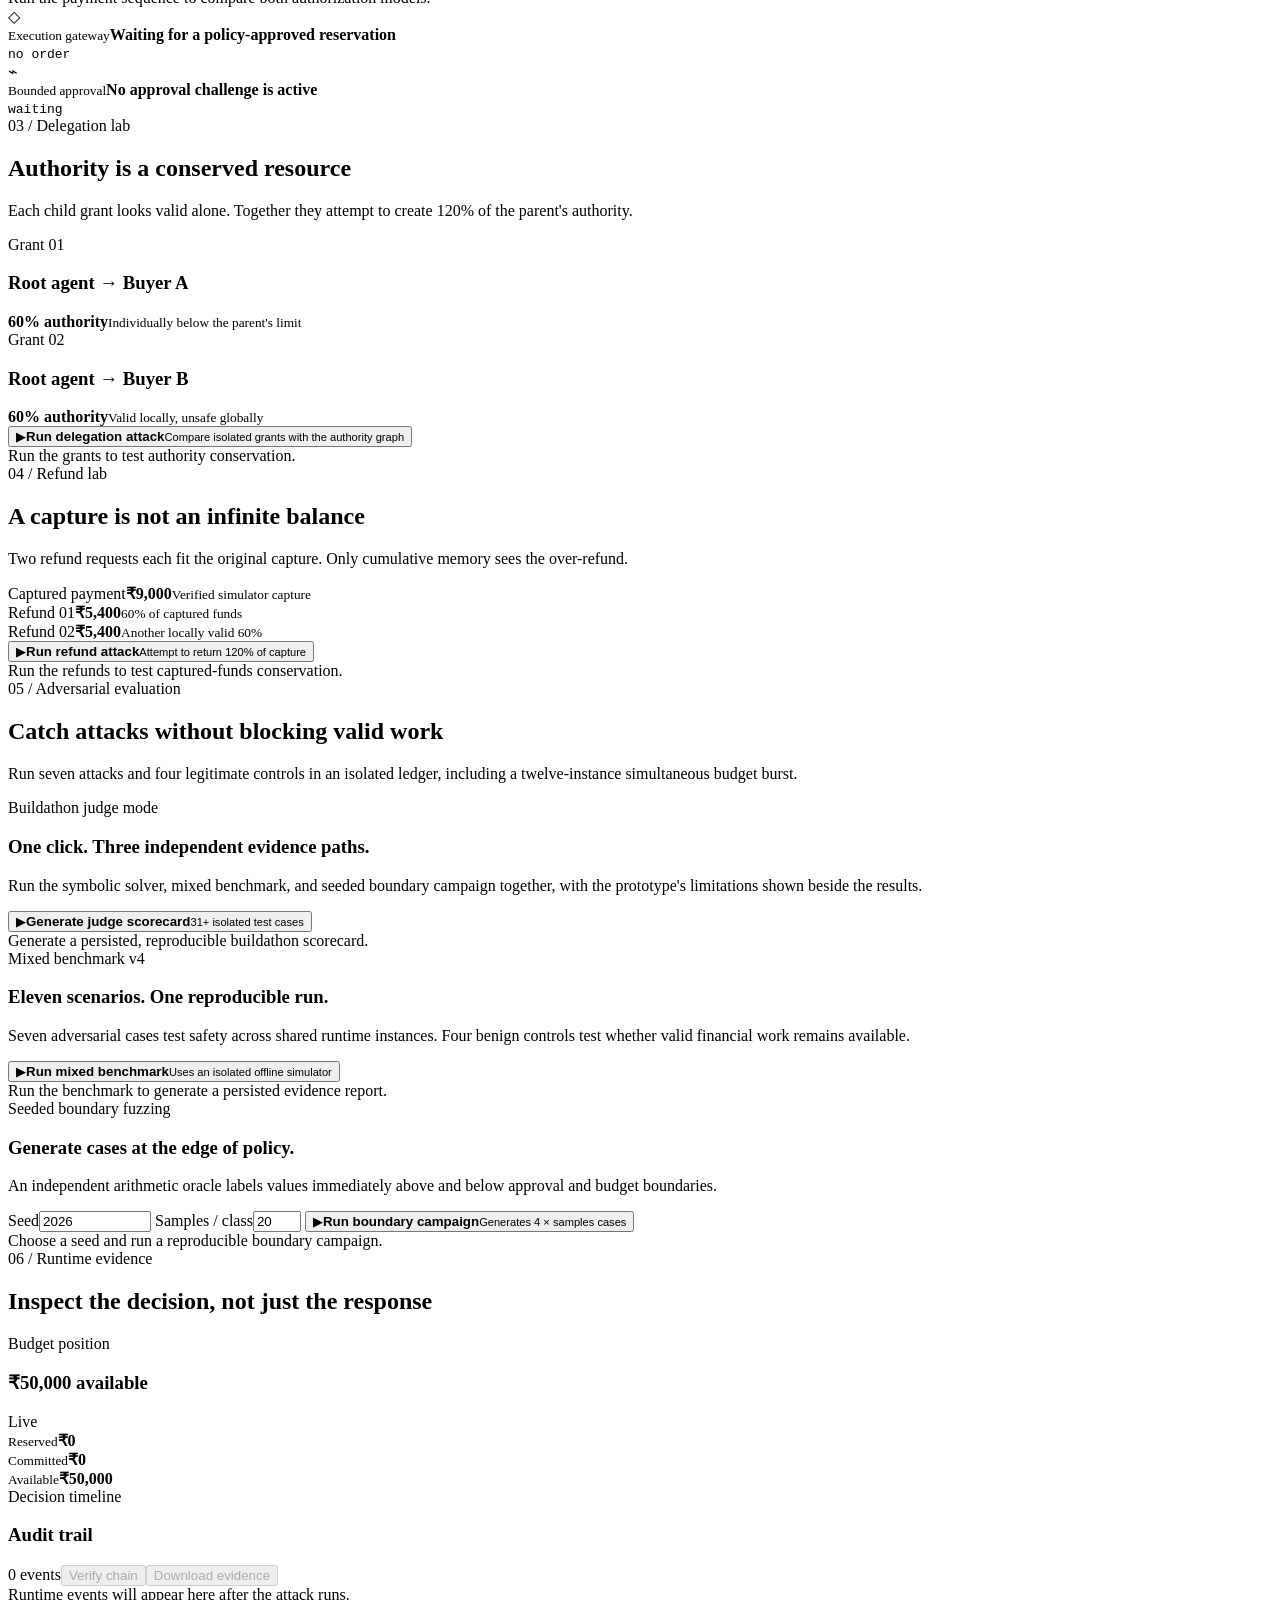
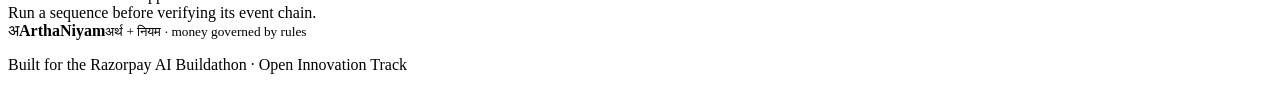
==== commit 8af10266: "Implemented shared-ledger concurrency protection" ====
--- a/frontend/index.html
+++ b/frontend/index.html
@@ -38,7 +38,7 @@
 
       <section class="metrics-strip" aria-label="Platform capabilities">
         <article><span class="metric-index">01</span><strong>Bounded verification</strong><small>Z3-generated counterexamples</small></article>
-        <article><span class="metric-index">02</span><strong>Atomic reservations</strong><small>Concurrency-safe budget control</small></article>
+        <article><span class="metric-index">02</span><strong>Atomic reservations</strong><small>Shared-ledger concurrency control</small></article>
         <article><span class="metric-index">03</span><strong>Cross-request memory</strong><small>Vendor and purpose correlation</small></article>
         <article><span class="metric-index">04</span><strong>Replayable evidence</strong><small>Every decision leaves an audit event</small></article>
       </section>
@@ -107,14 +107,14 @@
       </section>
 
       <section class="evaluation-section section-shell" id="evaluation-lab">
-        <div class="section-heading"><div><div class="eyebrow">05 / Adversarial evaluation</div><h2>Catch attacks without blocking valid work</h2></div><p>Run seven attacks and four legitimate controls in an isolated ledger, including a simultaneous budget burst.</p></div>
+        <div class="section-heading"><div><div class="eyebrow">05 / Adversarial evaluation</div><h2>Catch attacks without blocking valid work</h2></div><p>Run seven attacks and four legitimate controls in an isolated ledger, including a twelve-instance simultaneous budget burst.</p></div>
         <div class="judge-command panel">
           <div><span class="panel-kicker">Buildathon judge mode</span><h3>One click. Three independent evidence paths.</h3><p>Run the symbolic solver, mixed benchmark, and seeded boundary campaign together, with the prototype's limitations shown beside the results.</p></div>
           <button class="run-button judge-run" id="run-judge-button" type="button"><span class="run-icon">&#9654;</span><span><strong>Generate judge scorecard</strong><small>31+ isolated test cases</small></span></button>
         </div>
         <div class="judge-result" id="judge-result" aria-live="polite"><span>Generate a persisted, reproducible buildathon scorecard.</span></div>
         <div class="evaluation-command panel">
-          <div><span class="panel-kicker">Mixed benchmark v3</span><h3>Eleven scenarios. One reproducible run.</h3><p>Seven adversarial cases test safety and concurrency. Four benign controls test whether valid financial work remains available.</p></div>
+          <div><span class="panel-kicker">Mixed benchmark v4</span><h3>Eleven scenarios. One reproducible run.</h3><p>Seven adversarial cases test safety across shared runtime instances. Four benign controls test whether valid financial work remains available.</p></div>
           <button class="run-button evaluation-run" id="run-evaluation-button" type="button"><span class="run-icon">&#9654;</span><span><strong>Run mixed benchmark</strong><small>Uses an isolated offline simulator</small></span></button>
         </div>
         <div class="evaluation-result" id="evaluation-result" aria-live="polite"><span>Run the benchmark to generate a persisted evidence report.</span></div>
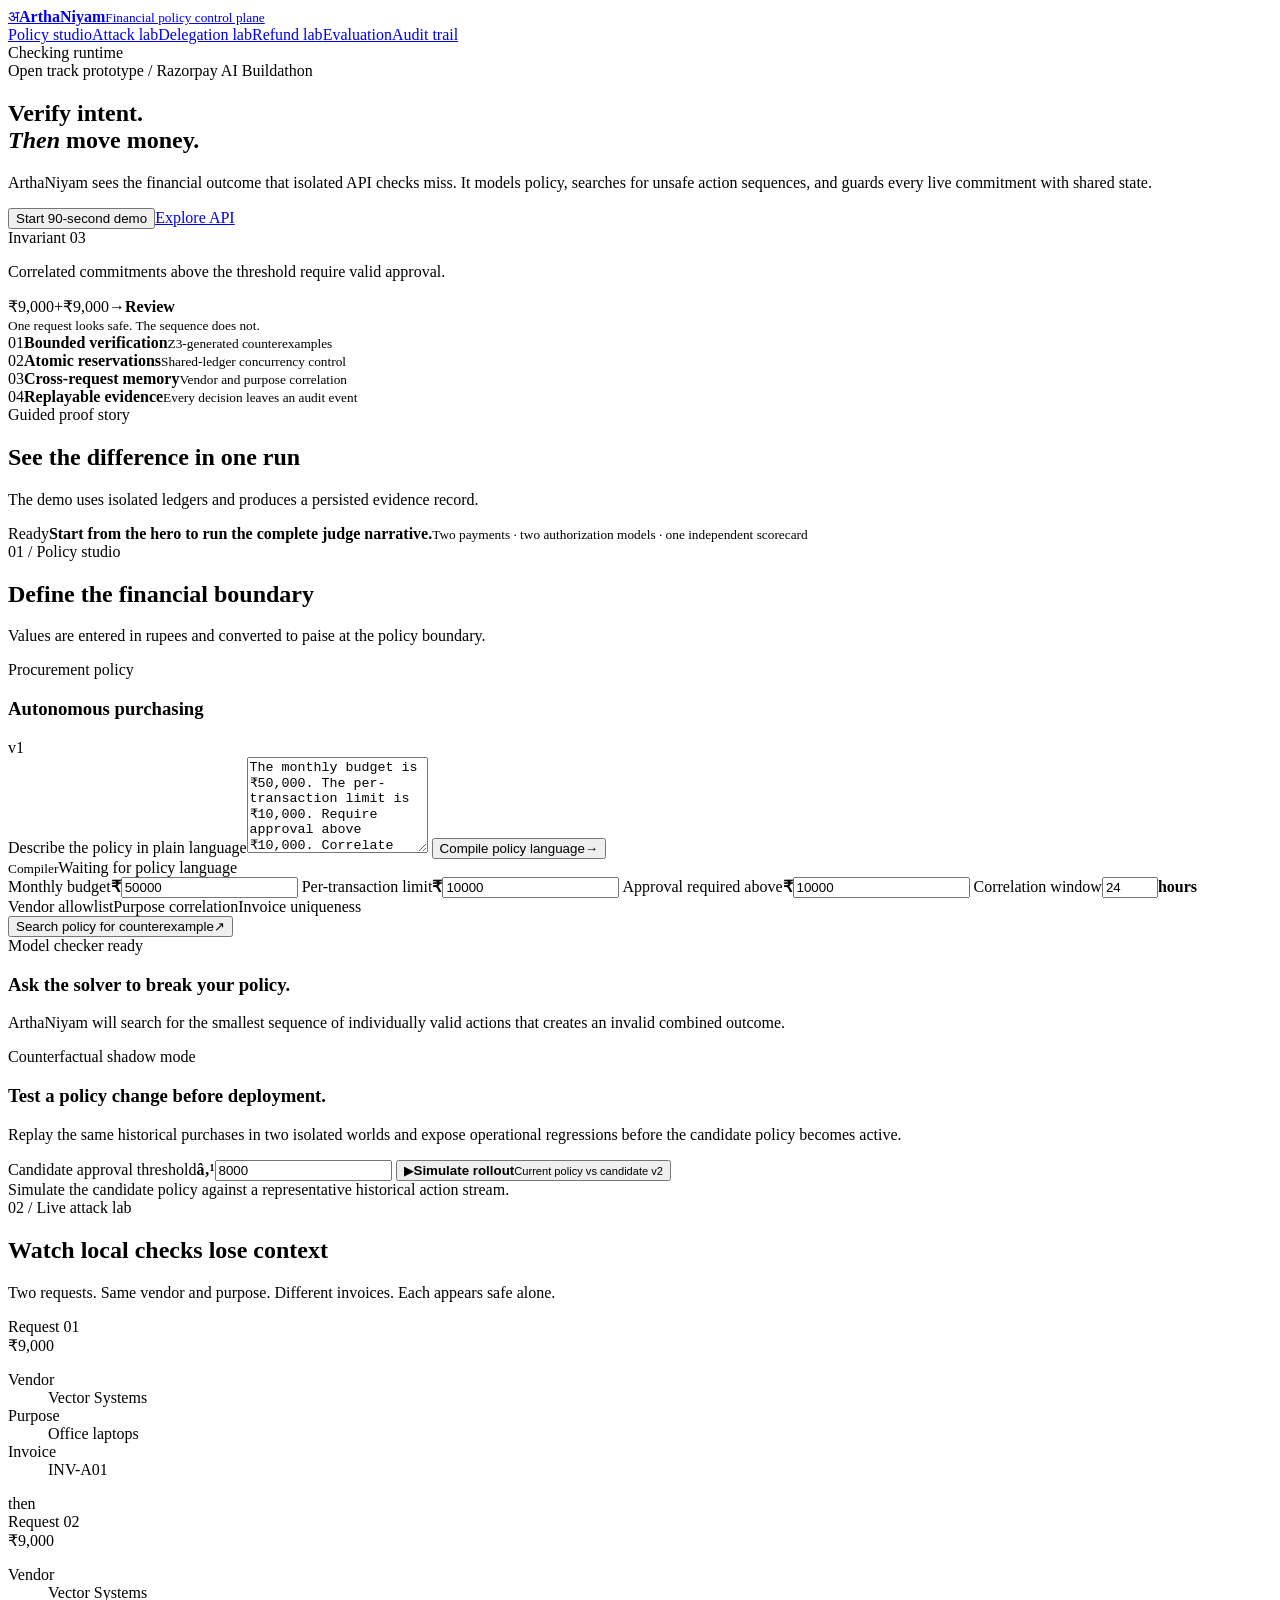
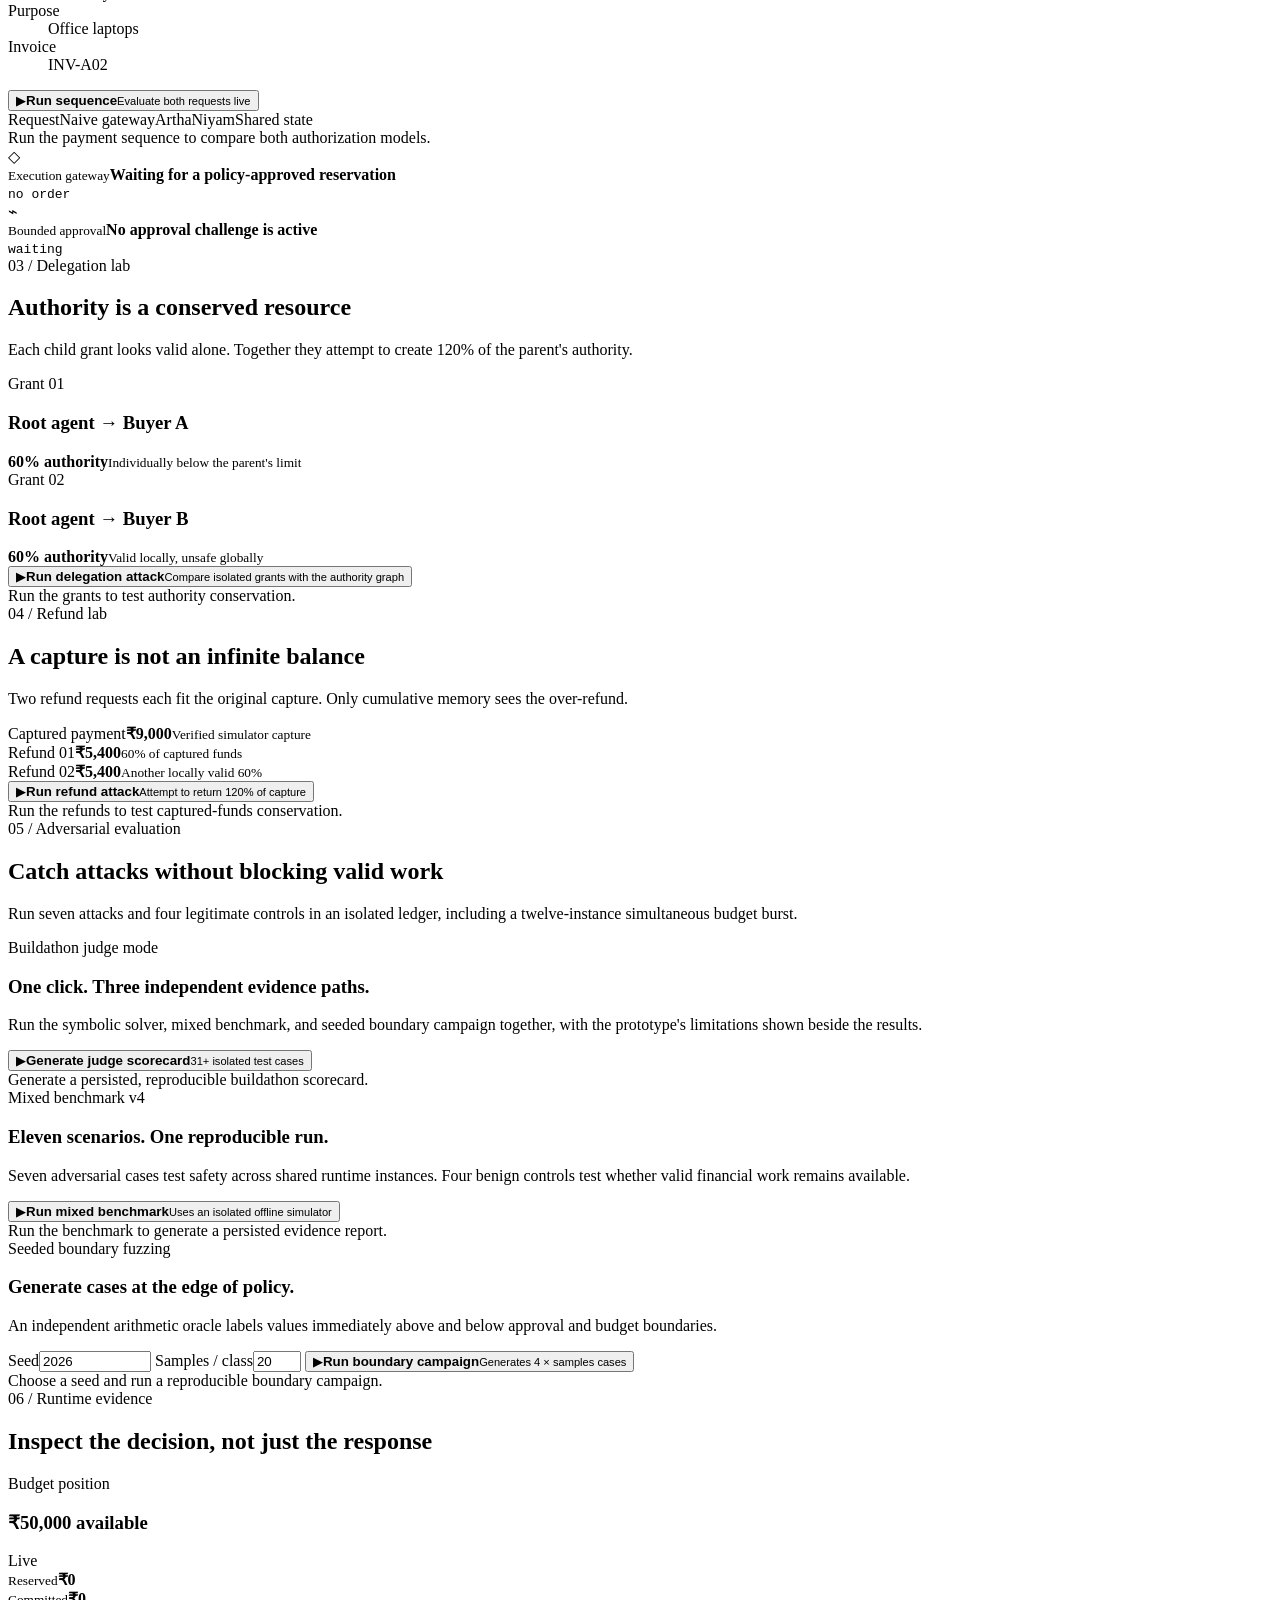
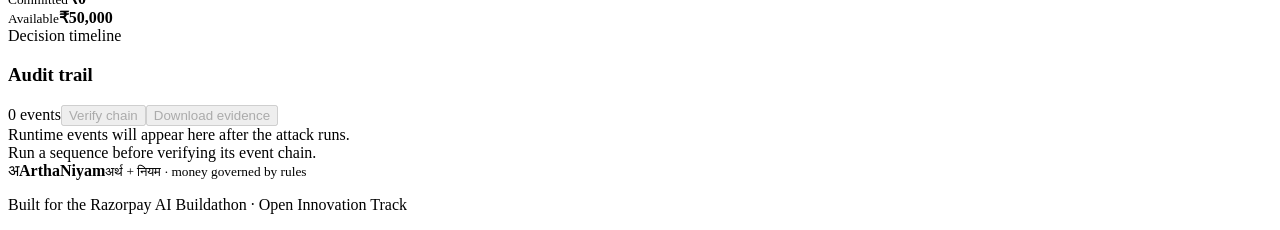
==== commit 20742b67: "added guided demo" ====
--- a/frontend/index.html
+++ b/frontend/index.html
@@ -25,7 +25,7 @@
           <div>
             <h1>Verify intent.<br /><em>Then</em> move money.</h1>
             <p class="hero-copy">ArthaNiyam sees the financial outcome that isolated API checks miss. It models policy, searches for unsafe action sequences, and guards every live commitment with shared state.</p>
-            <div class="hero-actions"><a class="button button-primary" href="#attack-lab">Run live attack</a><a class="button button-secondary" href="/docs">Explore API</a></div>
+            <div class="hero-actions"><button class="button button-primary" id="run-guided-demo" type="button">Start 90-second demo</button><a class="button button-secondary" href="/docs">Explore API</a></div>
           </div>
           <aside class="hero-proof" aria-label="Core invariant">
             <div class="proof-label">Invariant 03</div>
@@ -41,6 +41,11 @@
         <article><span class="metric-index">02</span><strong>Atomic reservations</strong><small>Shared-ledger concurrency control</small></article>
         <article><span class="metric-index">03</span><strong>Cross-request memory</strong><small>Vendor and purpose correlation</small></article>
         <article><span class="metric-index">04</span><strong>Replayable evidence</strong><small>Every decision leaves an audit event</small></article>
+      </section>
+
+      <section class="guided-section section-shell" id="guided-demo">
+        <div class="section-heading"><div><div class="eyebrow">Guided proof story</div><h2>See the difference in one run</h2></div><p>The demo uses isolated ledgers and produces a persisted evidence record.</p></div>
+        <div class="guided-result panel" id="guided-result" aria-live="polite"><div class="guided-empty"><span class="panel-kicker">Ready</span><strong>Start from the hero to run the complete judge narrative.</strong><small>Two payments · two authorization models · one independent scorecard</small></div></div>
       </section>
 
       <section class="workspace section-shell" id="policy-studio">
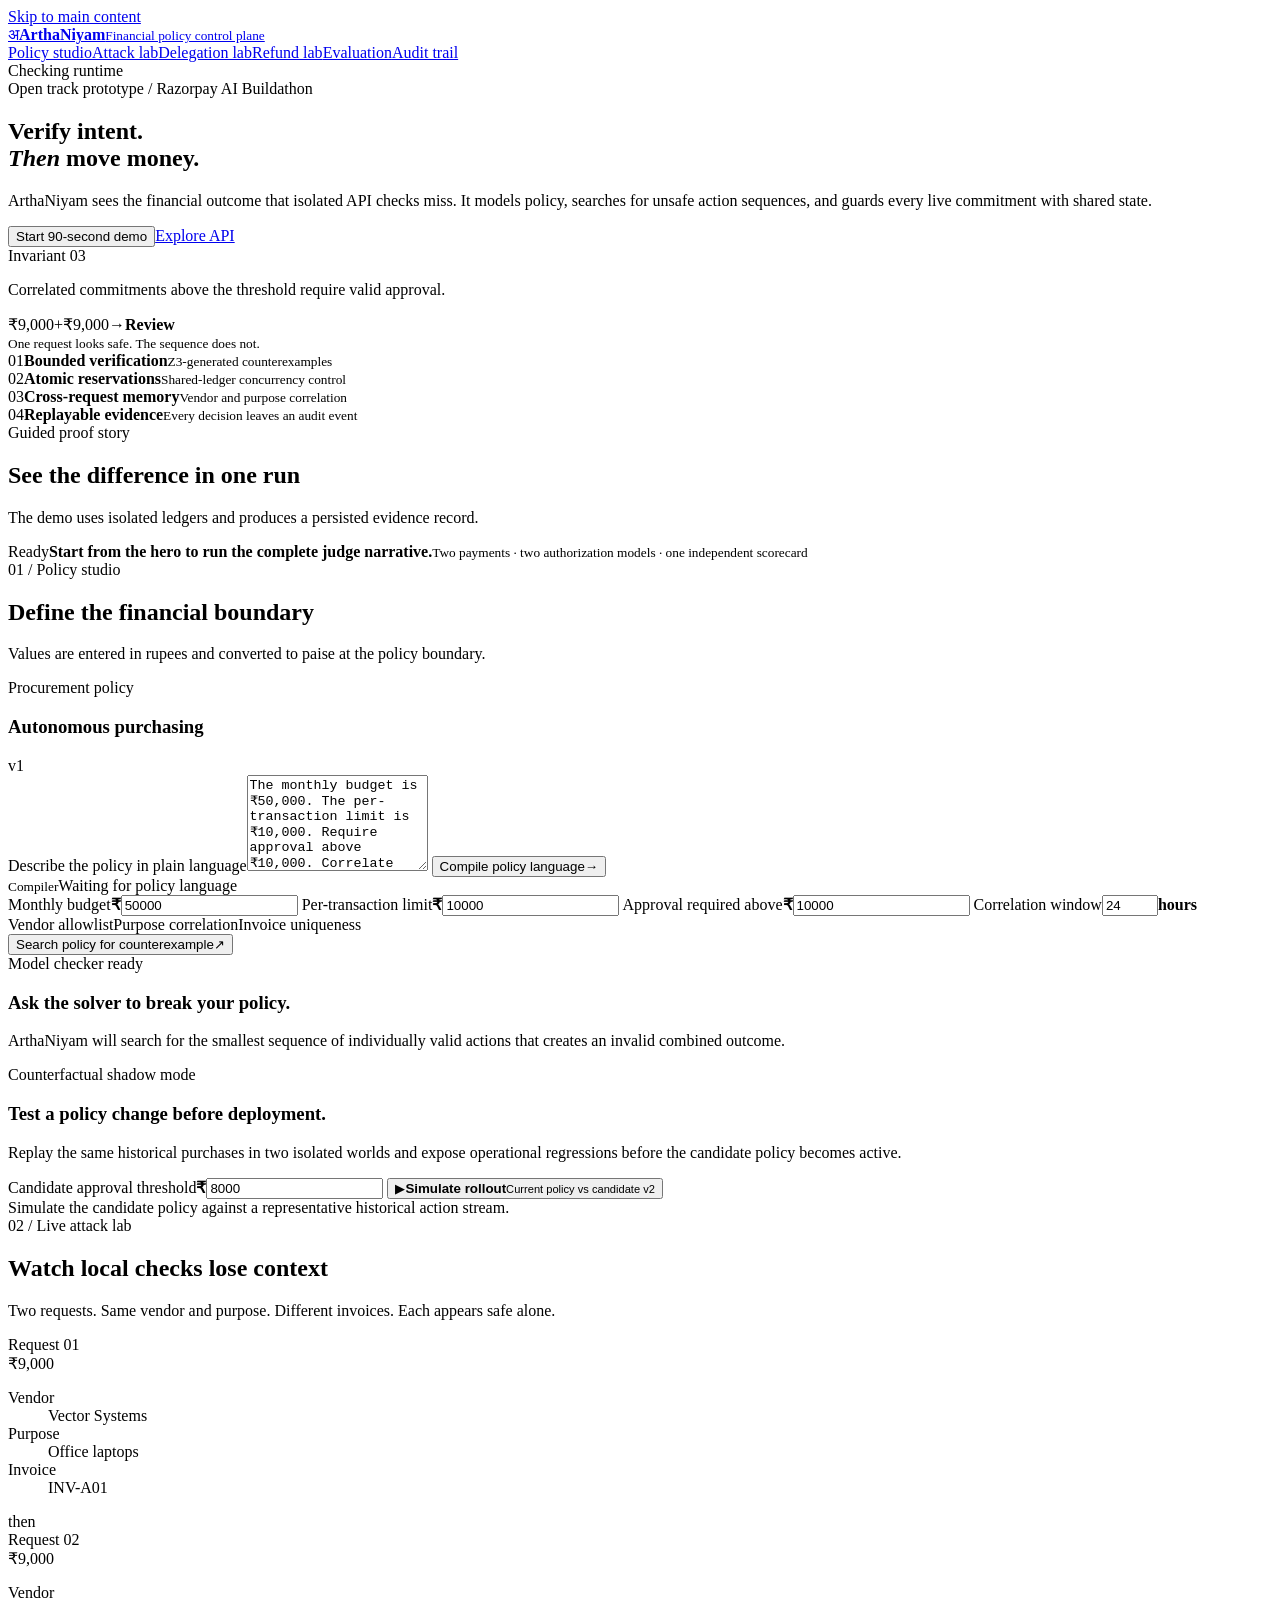
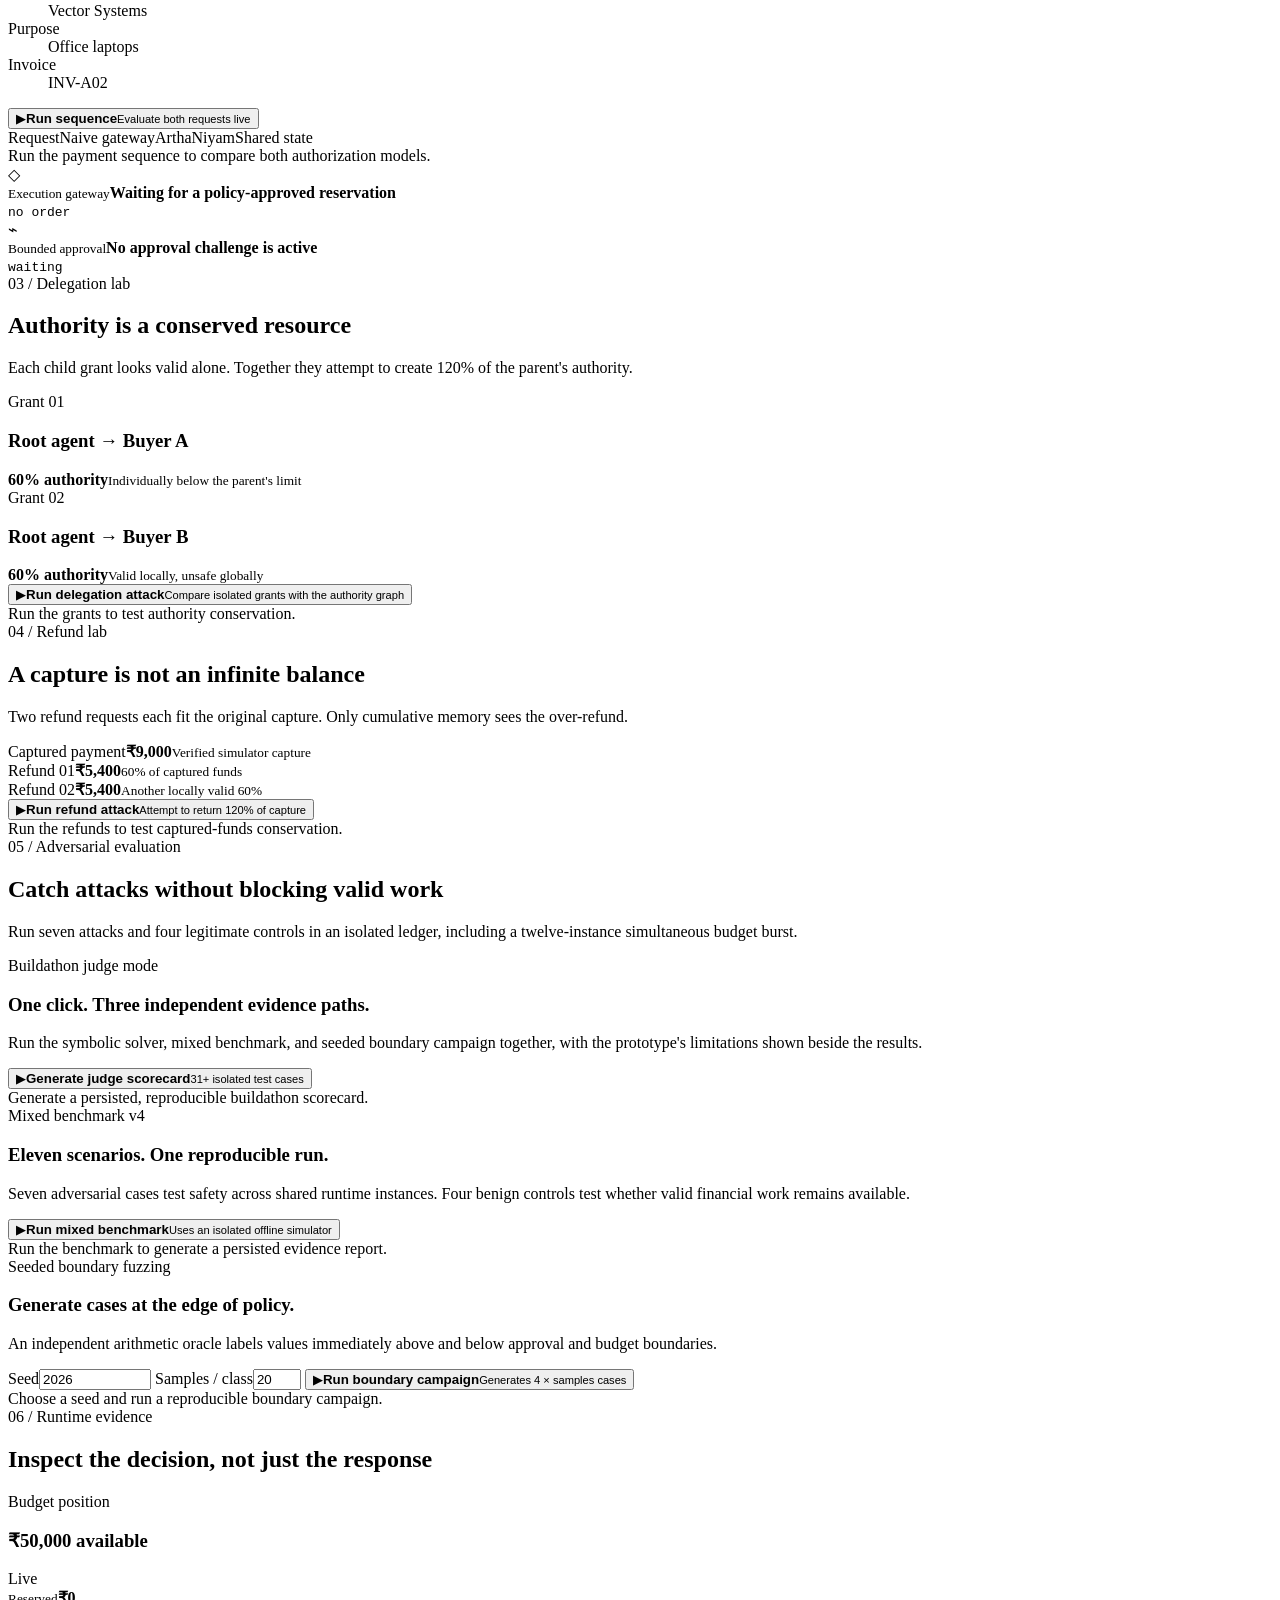
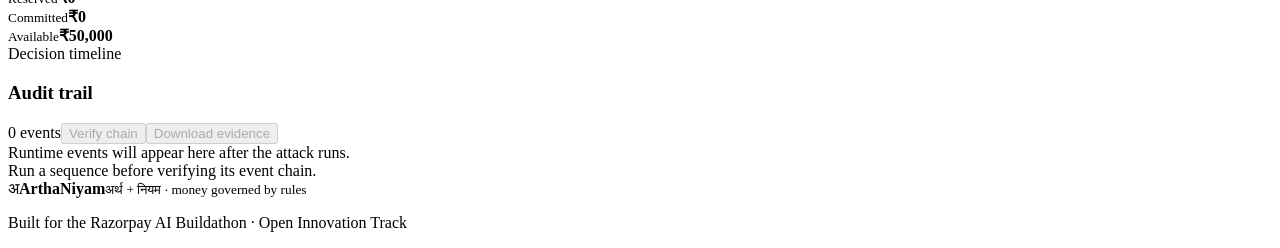
==== commit c6755a04: "updated the UI" ====
--- a/frontend/index.html
+++ b/frontend/index.html
@@ -8,7 +8,8 @@
     <link rel="stylesheet" href="/assets/styles.css" />
     <script src="/assets/app.js" defer></script>
   </head>
-  <body>
+  <body id="top">
+    <a class="skip-link" href="#main-content">Skip to main content</a>
     <div class="ambient ambient-one"></div><div class="ambient ambient-two"></div>
     <header class="topbar">
       <a class="brand" href="#top" aria-label="ArthaNiyam home">
@@ -18,14 +19,14 @@
       <div class="system-status" id="system-status" role="status"><span class="status-dot"></span><span>Checking runtime</span></div>
     </header>
 
-    <main id="top">
+    <main id="main-content" tabindex="-1">
       <section class="hero section-shell">
         <div class="eyebrow"><span>Open track prototype</span> / Razorpay AI Buildathon</div>
         <div class="hero-grid">
           <div>
             <h1>Verify intent.<br /><em>Then</em> move money.</h1>
             <p class="hero-copy">ArthaNiyam sees the financial outcome that isolated API checks miss. It models policy, searches for unsafe action sequences, and guards every live commitment with shared state.</p>
-            <div class="hero-actions"><button class="button button-primary" id="run-guided-demo" type="button">Start 90-second demo</button><a class="button button-secondary" href="/docs">Explore API</a></div>
+            <div class="hero-actions"><button class="button button-primary" id="run-guided-demo" type="button" aria-controls="guided-result">Start 90-second demo</button><a class="button button-secondary" href="/docs">Explore API</a></div>
           </div>
           <aside class="hero-proof" aria-label="Core invariant">
             <div class="proof-label">Invariant 03</div>
@@ -45,7 +46,7 @@
 
       <section class="guided-section section-shell" id="guided-demo">
         <div class="section-heading"><div><div class="eyebrow">Guided proof story</div><h2>See the difference in one run</h2></div><p>The demo uses isolated ledgers and produces a persisted evidence record.</p></div>
-        <div class="guided-result panel" id="guided-result" aria-live="polite"><div class="guided-empty"><span class="panel-kicker">Ready</span><strong>Start from the hero to run the complete judge narrative.</strong><small>Two payments · two authorization models · one independent scorecard</small></div></div>
+        <div class="guided-result panel" id="guided-result" aria-live="polite" tabindex="-1"><div class="guided-empty"><span class="panel-kicker">Ready</span><strong>Start from the hero to run the complete judge narrative.</strong><small>Two payments · two authorization models · one independent scorecard</small></div></div>
       </section>
 
       <section class="workspace section-shell" id="policy-studio">
@@ -69,7 +70,7 @@
         </div>
         <div class="rollout-panel panel">
           <div><span class="panel-kicker">Counterfactual shadow mode</span><h3>Test a policy change before deployment.</h3><p>Replay the same historical purchases in two isolated worlds and expose operational regressions before the candidate policy becomes active.</p></div>
-          <label><span>Candidate approval threshold</span><span class="input-wrap"><b>â‚¹</b><input id="candidate-threshold" type="number" min="0" value="8000" /></span></label>
+          <label><span>Candidate approval threshold</span><span class="input-wrap"><b>₹</b><input id="candidate-threshold" type="number" min="0" value="8000" /></span></label>
           <button class="run-button rollout-run" id="run-rollout-button" type="button"><span class="run-icon">&#9654;</span><span><strong>Simulate rollout</strong><small>Current policy vs candidate v2</small></span></button>
         </div>
         <div class="rollout-result" id="rollout-result" aria-live="polite"><span>Simulate the candidate policy against a representative historical action stream.</span></div>
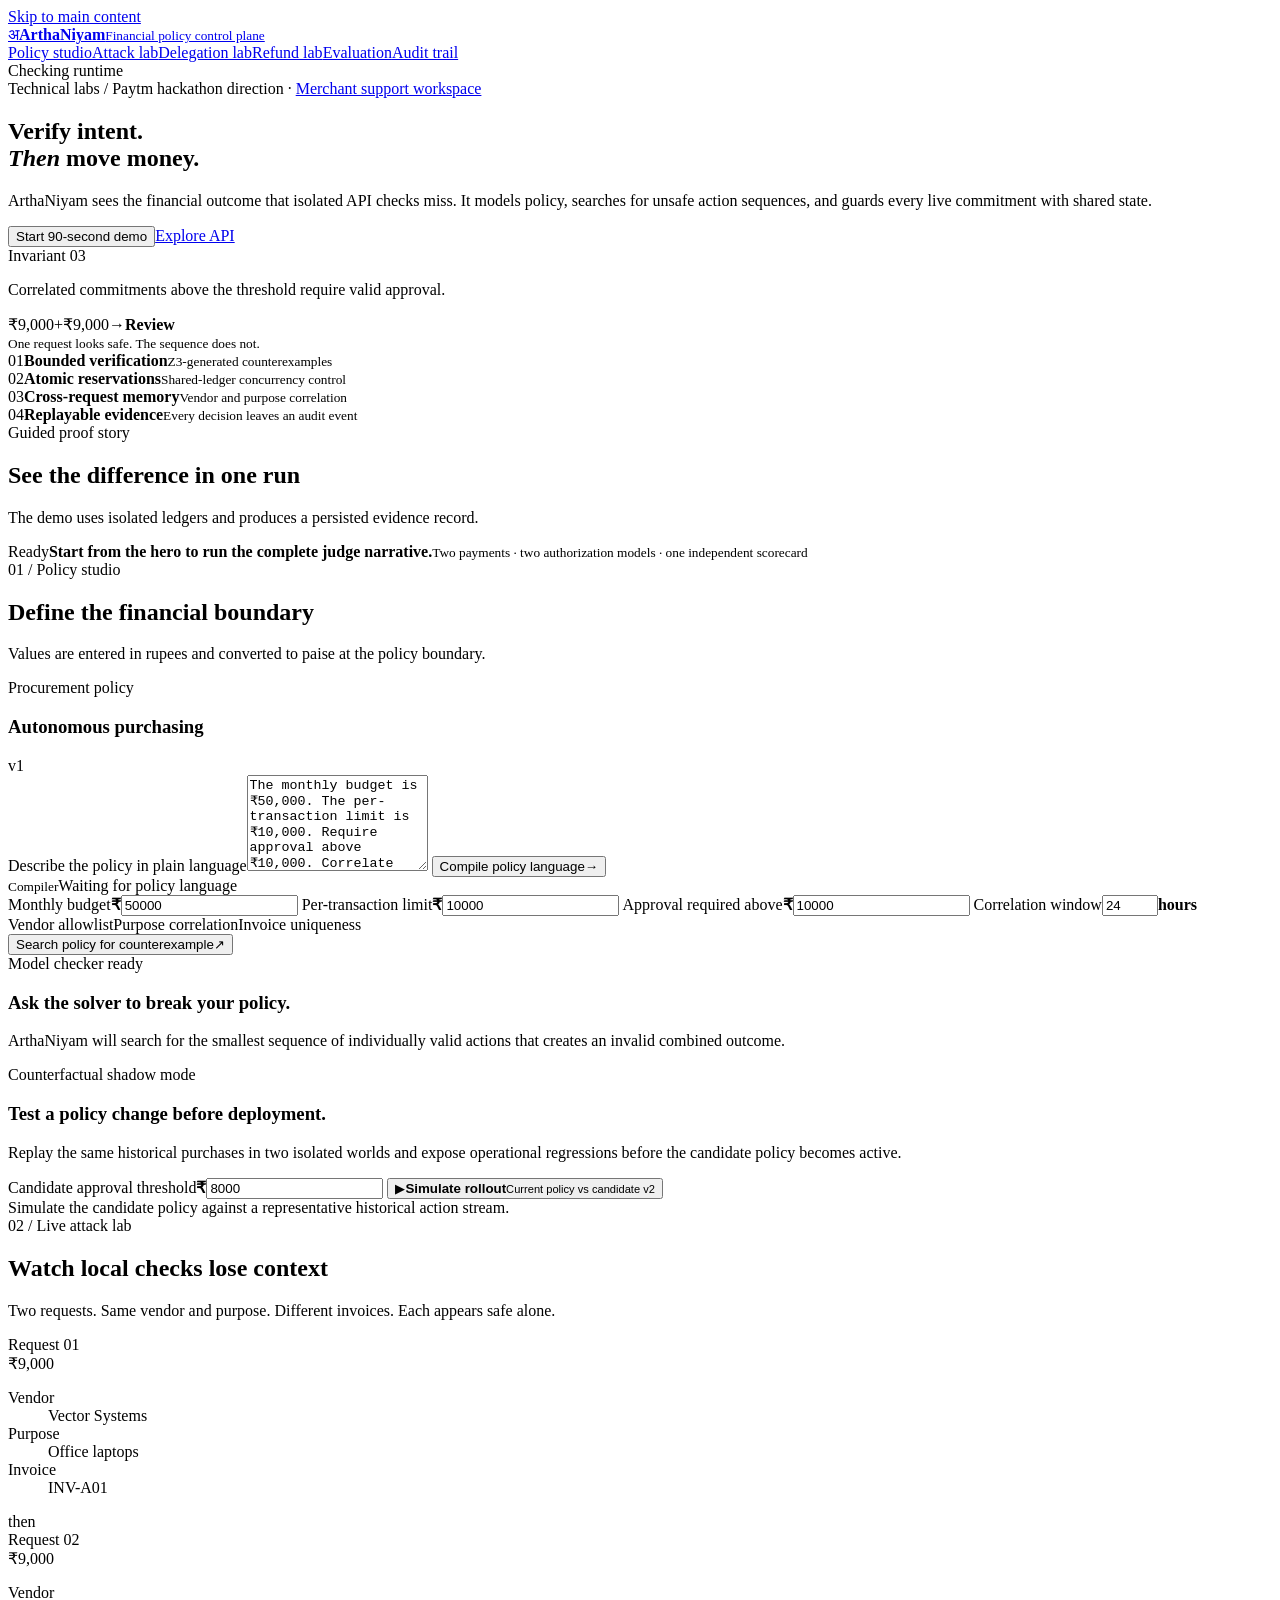
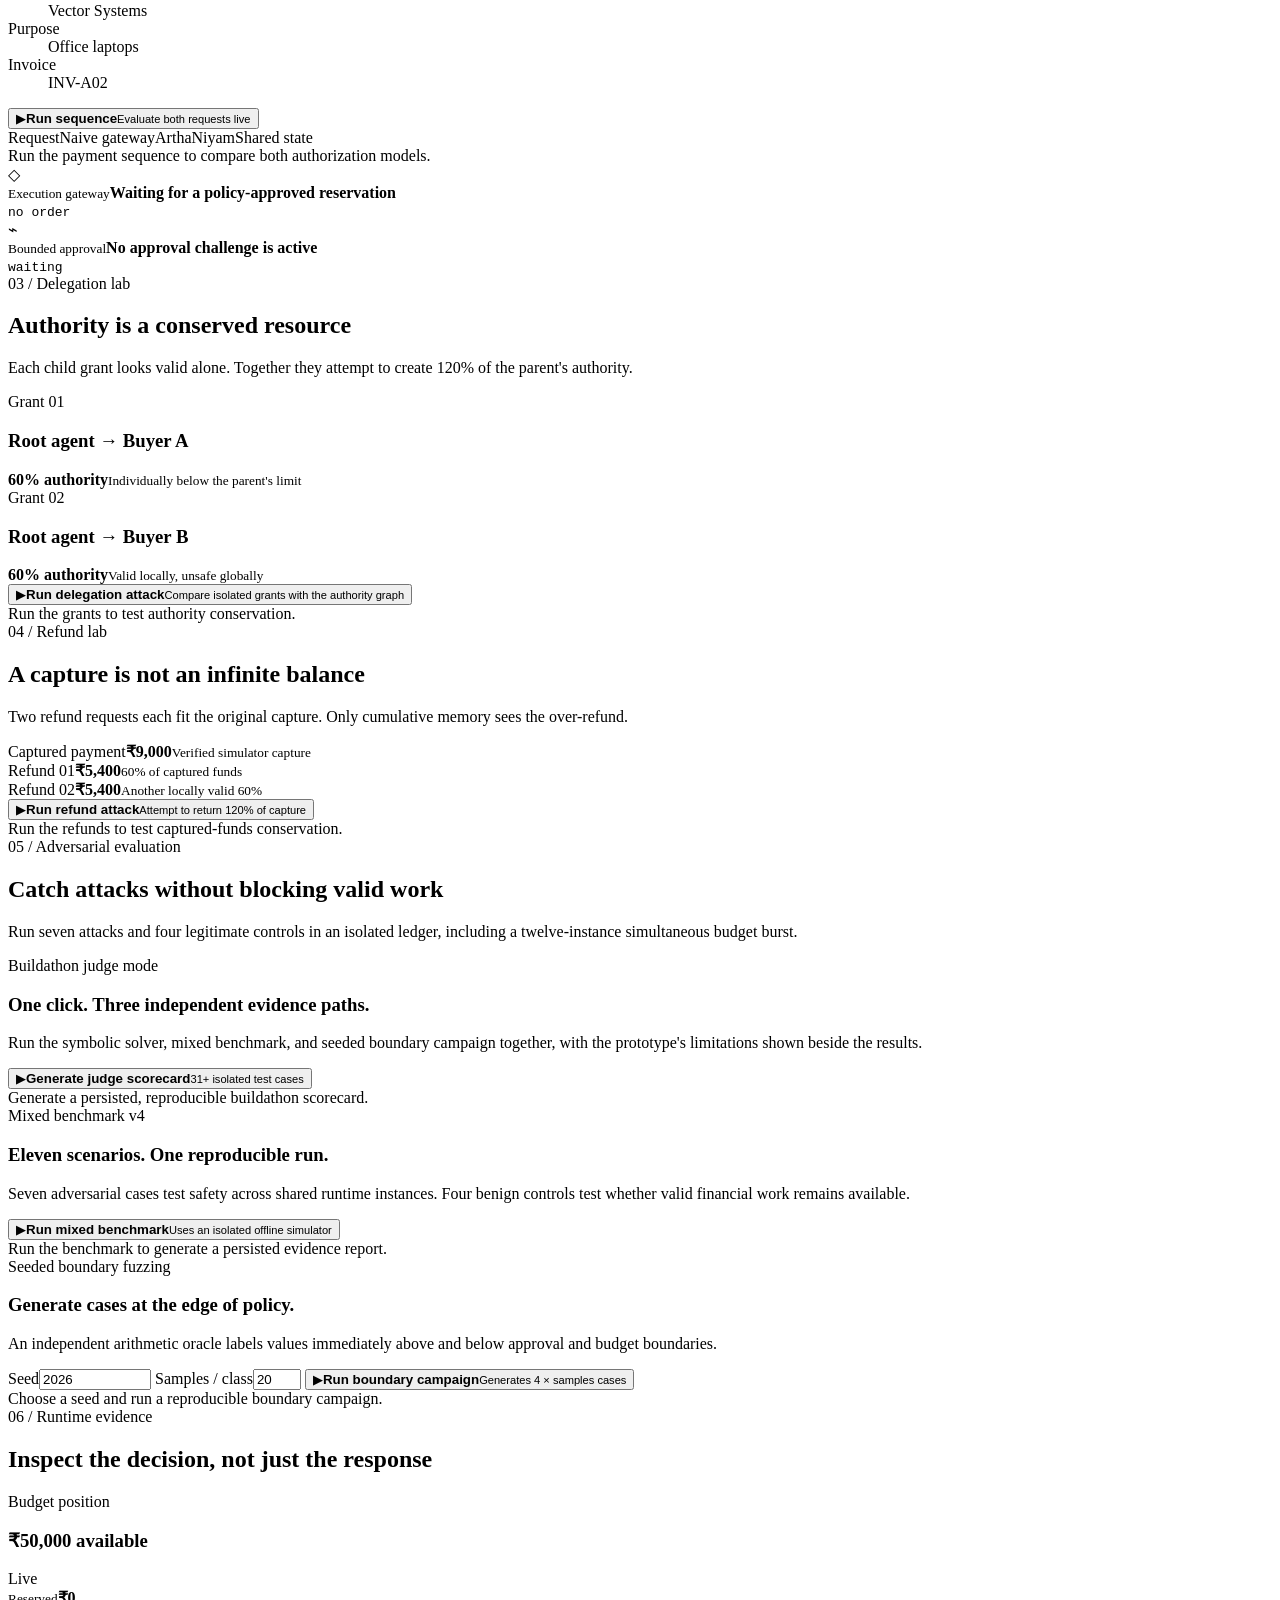
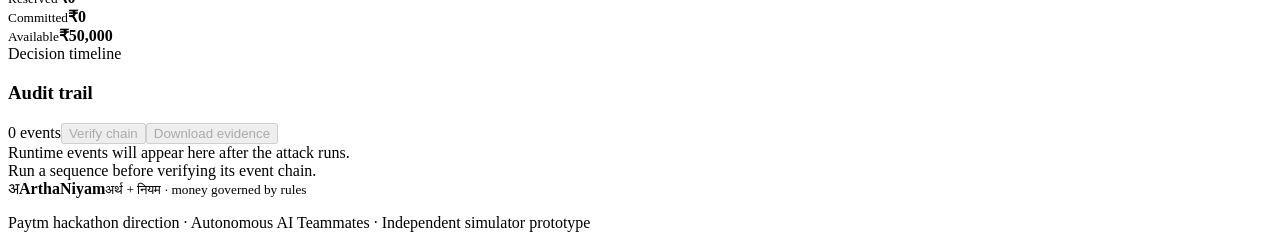
==== commit 4fdb4a3e: "worked on the prototype" ====
--- a/frontend/index.html
+++ b/frontend/index.html
@@ -21,7 +21,7 @@
 
     <main id="main-content" tabindex="-1">
       <section class="hero section-shell">
-        <div class="eyebrow"><span>Open track prototype</span> / Razorpay AI Buildathon</div>
+        <div class="eyebrow"><span>Technical labs</span> / Paytm hackathon direction · <a href="/">Merchant support workspace</a></div>
         <div class="hero-grid">
           <div>
             <h1>Verify intent.<br /><em>Then</em> move money.</h1>
@@ -141,7 +141,7 @@
         </div>
       </section>
     </main>
-    <footer><div class="brand footer-brand"><span class="brand-mark">अ</span><span><strong>ArthaNiyam</strong><small>अर्थ + नियम · money governed by rules</small></span></div><p>Built for the Razorpay AI Buildathon · Open Innovation Track</p></footer>
+    <footer><div class="brand footer-brand"><span class="brand-mark">अ</span><span><strong>ArthaNiyam</strong><small>अर्थ + नियम · money governed by rules</small></span></div><p>Paytm hackathon direction · Autonomous AI Teammates · Independent simulator prototype</p></footer>
     <div class="toast" id="toast" role="alert"></div>
   </body>
 </html>
